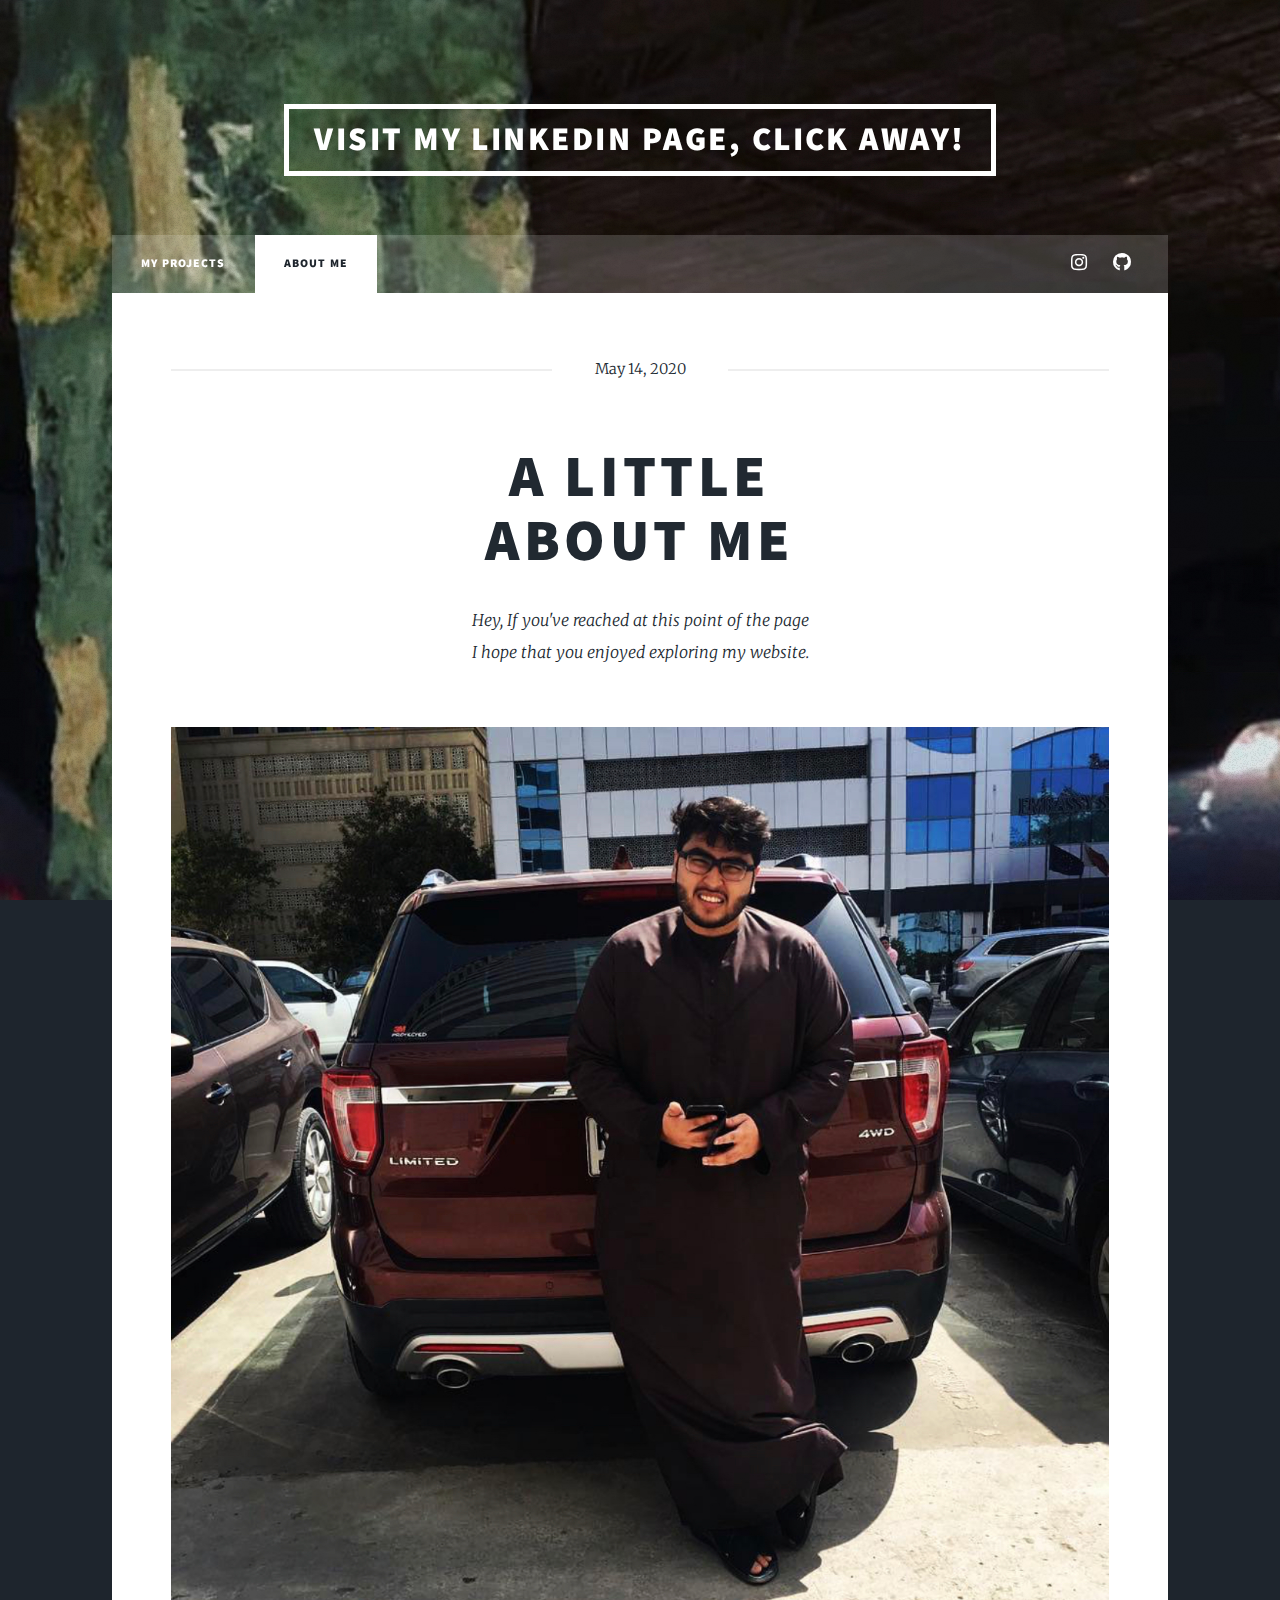
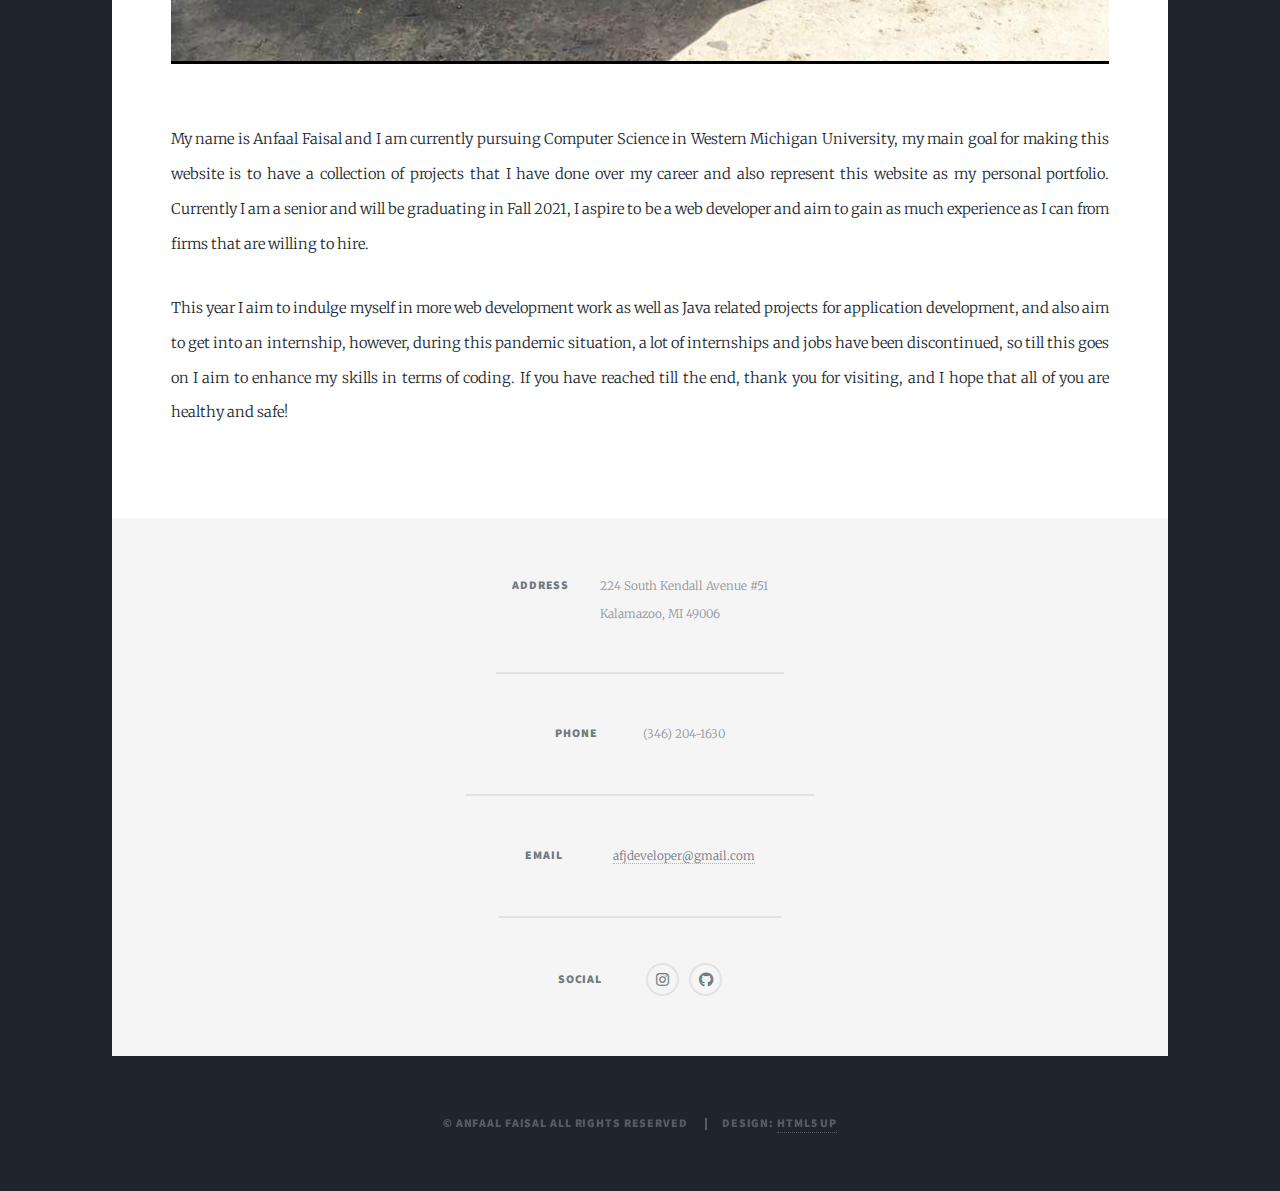
==== generic.html @ a3232a39 "Initial commit" ====
<!DOCTYPE HTML>
<!--
    Massively by HTML5 UP
    Rendered and edited by: Anfaal Faisal
	html5up.net | @ajlkn
	Free for personal and commercial use under the CCA 3.0 license (html5up.net/license)
-->
<html>

<head>
    <title>AFJDeveloper</title>
    <meta charset="utf-8" />
    <meta name="viewport" content="width=device-width, initial-scale=1, user-scalable=no" />
    <link rel="stylesheet" href="assets/css/main.css" />
    <noscript><link rel="stylesheet" href="assets/css/noscript.css" /></noscript>
</head>

<body class="is-preload">

    <!-- Wrapper -->
    <div id="wrapper">

        <!-- Header -->
        <header id="header">
            <a href="https://www.linkedin.com/in/afj/" class="logo">Visit my Linkedin page, click away!</a>
        </header>

        <!-- Nav -->
        <nav id="nav">
            <ul class="links">
                <li><a href="index.html">My Projects</a></li>
                <li class="active"><a href="generic.html">About me</a></li>

            </ul>
            <ul class="icons">
                <li><a href="https://www.instagram.com/afj_4321/" class="icon brands fa-instagram"><span class="label">Instagram</span></a></li>
                <li><a href="https://github.com/afj-4321" class="icon brands fa-github"><span class="label">GitHub</span></a></li>
            </ul>
        </nav>

        <!-- Main -->
        <div id="main">

            <!-- Post -->
            <section class="post">
                <header class="major">
                    <span class="date">May 14, 2020</span>
                    <h1>A little<br /> About me</h1>
                    <p>Hey, If you've reached at this point of the page <br /> I hope that you enjoyed exploring my website.<br /></p>
                </header>
                <div class="image main"><img src="images/Anfaal.jpg" alt="" /></div>
                <p>My name is Anfaal Faisal and I am currently pursuing Computer Science in Western Michigan University, my main goal for making this website is to have a collection of projects that I have done over my career and also represent this website
                    as my personal portfolio. Currently I am a senior and will be graduating in Fall 2021, I aspire to be a web developer and aim to gain as much experience as I can from firms that are willing to hire. </p>
                <p>This year I aim to indulge myself in more web development work as well as Java related projects for application development, and also aim to get into an internship, however, during this pandemic situation, a lot of internships and jobs
                    have been discontinued, so till this goes on I aim to enhance my skills in terms of coding. If you have reached till the end, thank you for visiting, and I hope that all of you are healthy and safe!</p>
            </section>

        </div>

        <!-- Footer -->
        <footer id="footer">
            <section class="split contact">
                <section class="alt">
                    <h3>Address</h3>
                    <p>224 South Kendall Avenue #51<br /> Kalamazoo, MI 49006</p>
                </section>
                <section>
                    <h3>Phone</h3>
                    <p>(346) 204-1630</p>
                </section>
                <section>
                    <h3>Email</h3>
                    <p><a href>afjdeveloper@gmail.com</a></p>
                </section>
                <section>
                    <h3>Social</h3>
                    <ul class="icons alt">
                        <li><a href="https://www.instagram.com/afj_4321/" class="icon brands fa-instagram"><span class="label">Instagram</span></a></li>
                        <li><a href="https://github.com/afj-4321" class="icon brands fa-github"><span class="label">GitHub</span></a></li>
                    </ul>
                </section>
            </section>
        </footer>

        <!-- Copyright -->
        <div id="copyright">
            <ul>
                <li>&copy; Anfaal Faisal all rights reserved</li>
                <li>Design: <a href="https://html5up.net">HTML5 UP</a></li>
            </ul>
        </div>

    </div>

    <!-- Scripts -->
    <script src="assets/js/jquery.min.js"></script>
    <script src="assets/js/jquery.scrollex.min.js"></script>
    <script src="assets/js/jquery.scrolly.min.js"></script>
    <script src="assets/js/browser.min.js"></script>
    <script src="assets/js/breakpoints.min.js"></script>
    <script src="assets/js/util.js"></script>
    <script src="assets/js/main.js"></script>

</body>

</html>
---- assets/css/main.css ----
@import url(fontawesome-all.min.css);
@import url("https://fonts.googleapis.com/css?family=Merriweather:300,700,300italic,700italic|Source+Sans+Pro:900");

/*
	Massively by HTML5 UP
	html5up.net | @ajlkn
	Free for personal and commercial use under the CCA 3.0 license (html5up.net/license)
*/

html,
body,
div,
span,
applet,
object,
iframe,
h1,
h2,
h3,
h4,
h5,
h6,
p,
blockquote,
pre,
a,
abbr,
acronym,
address,
big,
cite,
code,
del,
dfn,
em,
img,
ins,
kbd,
q,
s,
samp,
small,
strike,
strong,
sub,
sup,
tt,
var,
b,
u,
i,
center,
dl,
dt,
dd,
ol,
ul,
li,
fieldset,
form,
label,
legend,
table,
caption,
tbody,
tfoot,
thead,
tr,
th,
td,
article,
aside,
canvas,
details,
embed,
figure,
figcaption,
footer,
header,
hgroup,
menu,
nav,
output,
ruby,
section,
summary,
time,
mark,
audio,
video {
    margin: 0;
    padding: 0;
    border: 0;
    font-size: 100%;
    font: inherit;
    vertical-align: baseline;
}

article,
aside,
details,
figcaption,
figure,
footer,
header,
hgroup,
menu,
nav,
section {
    display: block;
}

body {
    line-height: 1;
}

ol,
ul {
    list-style: none;
}

blockquote,
q {
    quotes: none;
}

blockquote:before,
blockquote:after,
q:before,
q:after {
    content: '';
    content: none;
}

table {
    border-collapse: collapse;
    border-spacing: 0;
}

body {
    -webkit-text-size-adjust: none;
}

mark {
    background-color: transparent;
    color: inherit;
}

input::-moz-focus-inner {
    border: 0;
    padding: 0;
}

input,
select,
textarea {
    -moz-appearance: none;
    -webkit-appearance: none;
    -ms-appearance: none;
    appearance: none;
}


/* Basic */

@-ms-viewport {
    width: device-width;
}

body {
    -ms-overflow-style: scrollbar;
}

@media screen and (max-width: 480px) {
    html,
    body {
        min-width: 320px;
    }
}

html {
    box-sizing: border-box;
}

*,
*:before,
*:after {
    box-sizing: inherit;
}

body {
    background-color: #1e252d;
}

body.is-preload *,
body.is-preload *:before,
body.is-preload *:after {
    -moz-animation: none !important;
    -webkit-animation: none !important;
    -ms-animation: none !important;
    animation: none !important;
    -moz-transition: none !important;
    -webkit-transition: none !important;
    -ms-transition: none !important;
    transition: none !important;
}


/* Type */

html {
    font-size: 16pt;
}

@media screen and (max-width: 1680px) {
    html {
        font-size: 12pt;
    }
}

@media screen and (max-width: 1280px) {
    html {
        font-size: 11pt;
    }
}

@media screen and (max-width: 360px) {
    html {
        font-size: 10pt;
    }
}

body {
    color: #212931;
}

body,
input,
select,
textarea {
    font-family: "Merriweather", Georgia, serif;
    font-weight: 300;
    font-size: 1rem;
    line-height: 2.375;
}

a {
    -moz-transition: color 0.2s ease-in-out, background-color 0.2s ease-in-out, border-color 0.2s ease-in-out, box-shadow 0.2s ease-in-out;
    -webkit-transition: color 0.2s ease-in-out, background-color 0.2s ease-in-out, border-color 0.2s ease-in-out, box-shadow 0.2s ease-in-out;
    -ms-transition: color 0.2s ease-in-out, background-color 0.2s ease-in-out, border-color 0.2s ease-in-out, box-shadow 0.2s ease-in-out;
    transition: color 0.2s ease-in-out, background-color 0.2s ease-in-out, border-color 0.2s ease-in-out, box-shadow 0.2s ease-in-out;
    border-bottom: dotted 1px;
    text-decoration: none;
}

a:hover {
    border-bottom-color: transparent;
}

strong,
b {
    font-weight: 600;
}

em,
i {
    font-style: italic;
}

p {
    text-align: justify;
    margin: 0 0 2rem 0;
}

h1,
h2,
h3,
h4,
h5,
h6 {
    font-family: "Source Sans Pro", Helvetica, sans-serif;
    font-weight: 900;
    line-height: 1.5;
    letter-spacing: 0.075em;
    text-transform: uppercase;
    margin: 0 0 1rem 0;
}

h1 a,
h2 a,
h3 a,
h4 a,
h5 a,
h6 a {
    border-bottom: 0;
    color: inherit;
    text-decoration: none;
}

h1 {
    font-size: 4rem;
    line-height: 1.1;
    margin: 0 0 2rem 0;
}

h2 {
    font-size: 1.75rem;
    line-height: 1.3;
    margin: 0 0 1.5rem 0;
}

h3 {
    font-size: 1.25rem;
    margin: 0 0 1.5rem 0;
}

h4 {
    font-size: 1rem;
}

h5 {
    font-size: 0.9rem;
}

h6 {
    font-size: 0.8rem;
}

sub {
    font-size: 0.8rem;
    position: relative;
    top: 0.5rem;
}

sup {
    font-size: 0.8rem;
    position: relative;
    top: -0.5rem;
}

blockquote {
    border-left: solid 4px;
    font-style: italic;
    margin: 0 0 2rem 0;
    padding: 0.5rem 0 0.5rem 2rem;
}

code {
    border: solid 2px;
    font-family: "Courier New", monospace;
    font-size: 0.9rem;
    margin: 0 0.25rem;
    padding: 0.25rem 0.65rem;
}

pre {
    -webkit-overflow-scrolling: touch;
    font-family: "Courier New", monospace;
    font-size: 0.9rem;
    margin: 0 0 2rem 0;
}

pre code {
    display: block;
    line-height: 1.75;
    padding: 1rem 1.5rem;
    overflow-x: auto;
}

hr {
    border: 0;
    border-bottom: solid 2px;
    margin: 3rem 0;
}

hr.major {
    margin: 5rem 0;
}

.align-left {
    text-align: left;
}

.align-center {
    text-align: center;
}

.align-right {
    text-align: right;
}

input,
select,
textarea {
    color: #212931;
}

a {
    color: #212931;
    border-bottom-color: rgba(33, 41, 49, 0.5);
}

a:hover {
    border-bottom-color: transparent;
    color: #18bfef !important;
}

strong,
b {
    color: #212931;
}

h1,
h2,
h3,
h4,
h5,
h6 {
    color: #212931;
}

blockquote {
    border-left-color: #eeeeee;
}

code {
    background: rgba(220, 220, 220, 0.25);
    border-color: #eeeeee;
}

hr {
    border-bottom-color: #eeeeee;
}


/* Row */

.row {
    display: flex;
    flex-wrap: wrap;
    box-sizing: border-box;
    align-items: stretch;
}

.row>* {
    box-sizing: border-box;
}

.row.gtr-uniform>*> :last-child {
    margin-bottom: 0;
}

.row.aln-left {
    justify-content: flex-start;
}

.row.aln-center {
    justify-content: center;
}

.row.aln-right {
    justify-content: flex-end;
}

.row.aln-top {
    align-items: flex-start;
}

.row.aln-middle {
    align-items: center;
}

.row.aln-bottom {
    align-items: flex-end;
}

.row>.imp {
    order: -1;
}

.row>.col-1 {
    width: 8.33333%;
}

.row>.off-1 {
    margin-left: 8.33333%;
}

.row>.col-2 {
    width: 16.66667%;
}

.row>.off-2 {
    margin-left: 16.66667%;
}

.row>.col-3 {
    width: 25%;
}

.row>.off-3 {
    margin-left: 25%;
}

.row>.col-4 {
    width: 33.33333%;
}

.row>.off-4 {
    margin-left: 33.33333%;
}

.row>.col-5 {
    width: 41.66667%;
}

.row>.off-5 {
    margin-left: 41.66667%;
}

.row>.col-6 {
    width: 50%;
}

.row>.off-6 {
    margin-left: 50%;
}

.row>.col-7 {
    width: 58.33333%;
}

.row>.off-7 {
    margin-left: 58.33333%;
}

.row>.col-8 {
    width: 66.66667%;
}

.row>.off-8 {
    margin-left: 66.66667%;
}

.row>.col-9 {
    width: 75%;
}

.row>.off-9 {
    margin-left: 75%;
}

.row>.col-10 {
    width: 83.33333%;
}

.row>.off-10 {
    margin-left: 83.33333%;
}

.row>.col-11 {
    width: 91.66667%;
}

.row>.off-11 {
    margin-left: 91.66667%;
}

.row>.col-12 {
    width: 100%;
}

.row>.off-12 {
    margin-left: 100%;
}

.row.gtr-0 {
    margin-top: 0;
    margin-left: 0rem;
}

.row.gtr-0>* {
    padding: 0 0 0 0rem;
}

.row.gtr-0.gtr-uniform {
    margin-top: 0rem;
}

.row.gtr-0.gtr-uniform>* {
    padding-top: 0rem;
}

.row.gtr-25 {
    margin-top: 0;
    margin-left: -0.375rem;
}

.row.gtr-25>* {
    padding: 0 0 0 0.375rem;
}

.row.gtr-25.gtr-uniform {
    margin-top: -0.375rem;
}

.row.gtr-25.gtr-uniform>* {
    padding-top: 0.375rem;
}

.row.gtr-50 {
    margin-top: 0;
    margin-left: -0.75rem;
}

.row.gtr-50>* {
    padding: 0 0 0 0.75rem;
}

.row.gtr-50.gtr-uniform {
    margin-top: -0.75rem;
}

.row.gtr-50.gtr-uniform>* {
    padding-top: 0.75rem;
}

.row {
    margin-top: 0;
    margin-left: -1.5rem;
}

.row>* {
    padding: 0 0 0 1.5rem;
}

.row.gtr-uniform {
    margin-top: -1.5rem;
}

.row.gtr-uniform>* {
    padding-top: 1.5rem;
}

.row.gtr-150 {
    margin-top: 0;
    margin-left: -2.25rem;
}

.row.gtr-150>* {
    padding: 0 0 0 2.25rem;
}

.row.gtr-150.gtr-uniform {
    margin-top: -2.25rem;
}

.row.gtr-150.gtr-uniform>* {
    padding-top: 2.25rem;
}

.row.gtr-200 {
    margin-top: 0;
    margin-left: -3rem;
}

.row.gtr-200>* {
    padding: 0 0 0 3rem;
}

.row.gtr-200.gtr-uniform {
    margin-top: -3rem;
}

.row.gtr-200.gtr-uniform>* {
    padding-top: 3rem;
}

@media screen and (max-width: 1680px) {
    .row {
        display: flex;
        flex-wrap: wrap;
        box-sizing: border-box;
        align-items: stretch;
    }
    .row>* {
        box-sizing: border-box;
    }
    .row.gtr-uniform>*> :last-child {
        margin-bottom: 0;
    }
    .row.aln-left {
        justify-content: flex-start;
    }
    .row.aln-center {
        justify-content: center;
    }
    .row.aln-right {
        justify-content: flex-end;
    }
    .row.aln-top {
        align-items: flex-start;
    }
    .row.aln-middle {
        align-items: center;
    }
    .row.aln-bottom {
        align-items: flex-end;
    }
    .row>.imp-xlarge {
        order: -1;
    }
    .row>.col-1-xlarge {
        width: 8.33333%;
    }
    .row>.off-1-xlarge {
        margin-left: 8.33333%;
    }
    .row>.col-2-xlarge {
        width: 16.66667%;
    }
    .row>.off-2-xlarge {
        margin-left: 16.66667%;
    }
    .row>.col-3-xlarge {
        width: 25%;
    }
    .row>.off-3-xlarge {
        margin-left: 25%;
    }
    .row>.col-4-xlarge {
        width: 33.33333%;
    }
    .row>.off-4-xlarge {
        margin-left: 33.33333%;
    }
    .row>.col-5-xlarge {
        width: 41.66667%;
    }
    .row>.off-5-xlarge {
        margin-left: 41.66667%;
    }
    .row>.col-6-xlarge {
        width: 50%;
    }
    .row>.off-6-xlarge {
        margin-left: 50%;
    }
    .row>.col-7-xlarge {
        width: 58.33333%;
    }
    .row>.off-7-xlarge {
        margin-left: 58.33333%;
    }
    .row>.col-8-xlarge {
        width: 66.66667%;
    }
    .row>.off-8-xlarge {
        margin-left: 66.66667%;
    }
    .row>.col-9-xlarge {
        width: 75%;
    }
    .row>.off-9-xlarge {
        margin-left: 75%;
    }
    .row>.col-10-xlarge {
        width: 83.33333%;
    }
    .row>.off-10-xlarge {
        margin-left: 83.33333%;
    }
    .row>.col-11-xlarge {
        width: 91.66667%;
    }
    .row>.off-11-xlarge {
        margin-left: 91.66667%;
    }
    .row>.col-12-xlarge {
        width: 100%;
    }
    .row>.off-12-xlarge {
        margin-left: 100%;
    }
    .row.gtr-0 {
        margin-top: 0;
        margin-left: 0rem;
    }
    .row.gtr-0>* {
        padding: 0 0 0 0rem;
    }
    .row.gtr-0.gtr-uniform {
        margin-top: 0rem;
    }
    .row.gtr-0.gtr-uniform>* {
        padding-top: 0rem;
    }
    .row.gtr-25 {
        margin-top: 0;
        margin-left: -0.375rem;
    }
    .row.gtr-25>* {
        padding: 0 0 0 0.375rem;
    }
    .row.gtr-25.gtr-uniform {
        margin-top: -0.375rem;
    }
    .row.gtr-25.gtr-uniform>* {
        padding-top: 0.375rem;
    }
    .row.gtr-50 {
        margin-top: 0;
        margin-left: -0.75rem;
    }
    .row.gtr-50>* {
        padding: 0 0 0 0.75rem;
    }
    .row.gtr-50.gtr-uniform {
        margin-top: -0.75rem;
    }
    .row.gtr-50.gtr-uniform>* {
        padding-top: 0.75rem;
    }
    .row {
        margin-top: 0;
        margin-left: -1.5rem;
    }
    .row>* {
        padding: 0 0 0 1.5rem;
    }
    .row.gtr-uniform {
        margin-top: -1.5rem;
    }
    .row.gtr-uniform>* {
        padding-top: 1.5rem;
    }
    .row.gtr-150 {
        margin-top: 0;
        margin-left: -2.25rem;
    }
    .row.gtr-150>* {
        padding: 0 0 0 2.25rem;
    }
    .row.gtr-150.gtr-uniform {
        margin-top: -2.25rem;
    }
    .row.gtr-150.gtr-uniform>* {
        padding-top: 2.25rem;
    }
    .row.gtr-200 {
        margin-top: 0;
        margin-left: -3rem;
    }
    .row.gtr-200>* {
        padding: 0 0 0 3rem;
    }
    .row.gtr-200.gtr-uniform {
        margin-top: -3rem;
    }
    .row.gtr-200.gtr-uniform>* {
        padding-top: 3rem;
    }
}

@media screen and (max-width: 1280px) {
    .row {
        display: flex;
        flex-wrap: wrap;
        box-sizing: border-box;
        align-items: stretch;
    }
    .row>* {
        box-sizing: border-box;
    }
    .row.gtr-uniform>*> :last-child {
        margin-bottom: 0;
    }
    .row.aln-left {
        justify-content: flex-start;
    }
    .row.aln-center {
        justify-content: center;
    }
    .row.aln-right {
        justify-content: flex-end;
    }
    .row.aln-top {
        align-items: flex-start;
    }
    .row.aln-middle {
        align-items: center;
    }
    .row.aln-bottom {
        align-items: flex-end;
    }
    .row>.imp-large {
        order: -1;
    }
    .row>.col-1-large {
        width: 8.33333%;
    }
    .row>.off-1-large {
        margin-left: 8.33333%;
    }
    .row>.col-2-large {
        width: 16.66667%;
    }
    .row>.off-2-large {
        margin-left: 16.66667%;
    }
    .row>.col-3-large {
        width: 25%;
    }
    .row>.off-3-large {
        margin-left: 25%;
    }
    .row>.col-4-large {
        width: 33.33333%;
    }
    .row>.off-4-large {
        margin-left: 33.33333%;
    }
    .row>.col-5-large {
        width: 41.66667%;
    }
    .row>.off-5-large {
        margin-left: 41.66667%;
    }
    .row>.col-6-large {
        width: 50%;
    }
    .row>.off-6-large {
        margin-left: 50%;
    }
    .row>.col-7-large {
        width: 58.33333%;
    }
    .row>.off-7-large {
        margin-left: 58.33333%;
    }
    .row>.col-8-large {
        width: 66.66667%;
    }
    .row>.off-8-large {
        margin-left: 66.66667%;
    }
    .row>.col-9-large {
        width: 75%;
    }
    .row>.off-9-large {
        margin-left: 75%;
    }
    .row>.col-10-large {
        width: 83.33333%;
    }
    .row>.off-10-large {
        margin-left: 83.33333%;
    }
    .row>.col-11-large {
        width: 91.66667%;
    }
    .row>.off-11-large {
        margin-left: 91.66667%;
    }
    .row>.col-12-large {
        width: 100%;
    }
    .row>.off-12-large {
        margin-left: 100%;
    }
    .row.gtr-0 {
        margin-top: 0;
        margin-left: 0rem;
    }
    .row.gtr-0>* {
        padding: 0 0 0 0rem;
    }
    .row.gtr-0.gtr-uniform {
        margin-top: 0rem;
    }
    .row.gtr-0.gtr-uniform>* {
        padding-top: 0rem;
    }
    .row.gtr-25 {
        margin-top: 0;
        margin-left: -0.375rem;
    }
    .row.gtr-25>* {
        padding: 0 0 0 0.375rem;
    }
    .row.gtr-25.gtr-uniform {
        margin-top: -0.375rem;
    }
    .row.gtr-25.gtr-uniform>* {
        padding-top: 0.375rem;
    }
    .row.gtr-50 {
        margin-top: 0;
        margin-left: -0.75rem;
    }
    .row.gtr-50>* {
        padding: 0 0 0 0.75rem;
    }
    .row.gtr-50.gtr-uniform {
        margin-top: -0.75rem;
    }
    .row.gtr-50.gtr-uniform>* {
        padding-top: 0.75rem;
    }
    .row {
        margin-top: 0;
        margin-left: -1.5rem;
    }
    .row>* {
        padding: 0 0 0 1.5rem;
    }
    .row.gtr-uniform {
        margin-top: -1.5rem;
    }
    .row.gtr-uniform>* {
        padding-top: 1.5rem;
    }
    .row.gtr-150 {
        margin-top: 0;
        margin-left: -2.25rem;
    }
    .row.gtr-150>* {
        padding: 0 0 0 2.25rem;
    }
    .row.gtr-150.gtr-uniform {
        margin-top: -2.25rem;
    }
    .row.gtr-150.gtr-uniform>* {
        padding-top: 2.25rem;
    }
    .row.gtr-200 {
        margin-top: 0;
        margin-left: -3rem;
    }
    .row.gtr-200>* {
        padding: 0 0 0 3rem;
    }
    .row.gtr-200.gtr-uniform {
        margin-top: -3rem;
    }
    .row.gtr-200.gtr-uniform>* {
        padding-top: 3rem;
    }
}

@media screen and (max-width: 980px) {
    .row {
        display: flex;
        flex-wrap: wrap;
        box-sizing: border-box;
        align-items: stretch;
    }
    .row>* {
        box-sizing: border-box;
    }
    .row.gtr-uniform>*> :last-child {
        margin-bottom: 0;
    }
    .row.aln-left {
        justify-content: flex-start;
    }
    .row.aln-center {
        justify-content: center;
    }
    .row.aln-right {
        justify-content: flex-end;
    }
    .row.aln-top {
        align-items: flex-start;
    }
    .row.aln-middle {
        align-items: center;
    }
    .row.aln-bottom {
        align-items: flex-end;
    }
    .row>.imp-medium {
        order: -1;
    }
    .row>.col-1-medium {
        width: 8.33333%;
    }
    .row>.off-1-medium {
        margin-left: 8.33333%;
    }
    .row>.col-2-medium {
        width: 16.66667%;
    }
    .row>.off-2-medium {
        margin-left: 16.66667%;
    }
    .row>.col-3-medium {
        width: 25%;
    }
    .row>.off-3-medium {
        margin-left: 25%;
    }
    .row>.col-4-medium {
        width: 33.33333%;
    }
    .row>.off-4-medium {
        margin-left: 33.33333%;
    }
    .row>.col-5-medium {
        width: 41.66667%;
    }
    .row>.off-5-medium {
        margin-left: 41.66667%;
    }
    .row>.col-6-medium {
        width: 50%;
    }
    .row>.off-6-medium {
        margin-left: 50%;
    }
    .row>.col-7-medium {
        width: 58.33333%;
    }
    .row>.off-7-medium {
        margin-left: 58.33333%;
    }
    .row>.col-8-medium {
        width: 66.66667%;
    }
    .row>.off-8-medium {
        margin-left: 66.66667%;
    }
    .row>.col-9-medium {
        width: 75%;
    }
    .row>.off-9-medium {
        margin-left: 75%;
    }
    .row>.col-10-medium {
        width: 83.33333%;
    }
    .row>.off-10-medium {
        margin-left: 83.33333%;
    }
    .row>.col-11-medium {
        width: 91.66667%;
    }
    .row>.off-11-medium {
        margin-left: 91.66667%;
    }
    .row>.col-12-medium {
        width: 100%;
    }
    .row>.off-12-medium {
        margin-left: 100%;
    }
    .row.gtr-0 {
        margin-top: 0;
        margin-left: 0rem;
    }
    .row.gtr-0>* {
        padding: 0 0 0 0rem;
    }
    .row.gtr-0.gtr-uniform {
        margin-top: 0rem;
    }
    .row.gtr-0.gtr-uniform>* {
        padding-top: 0rem;
    }
    .row.gtr-25 {
        margin-top: 0;
        margin-left: -0.375rem;
    }
    .row.gtr-25>* {
        padding: 0 0 0 0.375rem;
    }
    .row.gtr-25.gtr-uniform {
        margin-top: -0.375rem;
    }
    .row.gtr-25.gtr-uniform>* {
        padding-top: 0.375rem;
    }
    .row.gtr-50 {
        margin-top: 0;
        margin-left: -0.75rem;
    }
    .row.gtr-50>* {
        padding: 0 0 0 0.75rem;
    }
    .row.gtr-50.gtr-uniform {
        margin-top: -0.75rem;
    }
    .row.gtr-50.gtr-uniform>* {
        padding-top: 0.75rem;
    }
    .row {
        margin-top: 0;
        margin-left: -1.5rem;
    }
    .row>* {
        padding: 0 0 0 1.5rem;
    }
    .row.gtr-uniform {
        margin-top: -1.5rem;
    }
    .row.gtr-uniform>* {
        padding-top: 1.5rem;
    }
    .row.gtr-150 {
        margin-top: 0;
        margin-left: -2.25rem;
    }
    .row.gtr-150>* {
        padding: 0 0 0 2.25rem;
    }
    .row.gtr-150.gtr-uniform {
        margin-top: -2.25rem;
    }
    .row.gtr-150.gtr-uniform>* {
        padding-top: 2.25rem;
    }
    .row.gtr-200 {
        margin-top: 0;
        margin-left: -3rem;
    }
    .row.gtr-200>* {
        padding: 0 0 0 3rem;
    }
    .row.gtr-200.gtr-uniform {
        margin-top: -3rem;
    }
    .row.gtr-200.gtr-uniform>* {
        padding-top: 3rem;
    }
}

@media screen and (max-width: 736px) {
    .row {
        display: flex;
        flex-wrap: wrap;
        box-sizing: border-box;
        align-items: stretch;
    }
    .row>* {
        box-sizing: border-box;
    }
    .row.gtr-uniform>*> :last-child {
        margin-bottom: 0;
    }
    .row.aln-left {
        justify-content: flex-start;
    }
    .row.aln-center {
        justify-content: center;
    }
    .row.aln-right {
        justify-content: flex-end;
    }
    .row.aln-top {
        align-items: flex-start;
    }
    .row.aln-middle {
        align-items: center;
    }
    .row.aln-bottom {
        align-items: flex-end;
    }
    .row>.imp-small {
        order: -1;
    }
    .row>.col-1-small {
        width: 8.33333%;
    }
    .row>.off-1-small {
        margin-left: 8.33333%;
    }
    .row>.col-2-small {
        width: 16.66667%;
    }
    .row>.off-2-small {
        margin-left: 16.66667%;
    }
    .row>.col-3-small {
        width: 25%;
    }
    .row>.off-3-small {
        margin-left: 25%;
    }
    .row>.col-4-small {
        width: 33.33333%;
    }
    .row>.off-4-small {
        margin-left: 33.33333%;
    }
    .row>.col-5-small {
        width: 41.66667%;
    }
    .row>.off-5-small {
        margin-left: 41.66667%;
    }
    .row>.col-6-small {
        width: 50%;
    }
    .row>.off-6-small {
        margin-left: 50%;
    }
    .row>.col-7-small {
        width: 58.33333%;
    }
    .row>.off-7-small {
        margin-left: 58.33333%;
    }
    .row>.col-8-small {
        width: 66.66667%;
    }
    .row>.off-8-small {
        margin-left: 66.66667%;
    }
    .row>.col-9-small {
        width: 75%;
    }
    .row>.off-9-small {
        margin-left: 75%;
    }
    .row>.col-10-small {
        width: 83.33333%;
    }
    .row>.off-10-small {
        margin-left: 83.33333%;
    }
    .row>.col-11-small {
        width: 91.66667%;
    }
    .row>.off-11-small {
        margin-left: 91.66667%;
    }
    .row>.col-12-small {
        width: 100%;
    }
    .row>.off-12-small {
        margin-left: 100%;
    }
    .row.gtr-0 {
        margin-top: 0;
        margin-left: 0rem;
    }
    .row.gtr-0>* {
        padding: 0 0 0 0rem;
    }
    .row.gtr-0.gtr-uniform {
        margin-top: 0rem;
    }
    .row.gtr-0.gtr-uniform>* {
        padding-top: 0rem;
    }
    .row.gtr-25 {
        margin-top: 0;
        margin-left: -0.375rem;
    }
    .row.gtr-25>* {
        padding: 0 0 0 0.375rem;
    }
    .row.gtr-25.gtr-uniform {
        margin-top: -0.375rem;
    }
    .row.gtr-25.gtr-uniform>* {
        padding-top: 0.375rem;
    }
    .row.gtr-50 {
        margin-top: 0;
        margin-left: -0.75rem;
    }
    .row.gtr-50>* {
        padding: 0 0 0 0.75rem;
    }
    .row.gtr-50.gtr-uniform {
        margin-top: -0.75rem;
    }
    .row.gtr-50.gtr-uniform>* {
        padding-top: 0.75rem;
    }
    .row {
        margin-top: 0;
        margin-left: -1.5rem;
    }
    .row>* {
        padding: 0 0 0 1.5rem;
    }
    .row.gtr-uniform {
        margin-top: -1.5rem;
    }
    .row.gtr-uniform>* {
        padding-top: 1.5rem;
    }
    .row.gtr-150 {
        margin-top: 0;
        margin-left: -2.25rem;
    }
    .row.gtr-150>* {
        padding: 0 0 0 2.25rem;
    }
    .row.gtr-150.gtr-uniform {
        margin-top: -2.25rem;
    }
    .row.gtr-150.gtr-uniform>* {
        padding-top: 2.25rem;
    }
    .row.gtr-200 {
        margin-top: 0;
        margin-left: -3rem;
    }
    .row.gtr-200>* {
        padding: 0 0 0 3rem;
    }
    .row.gtr-200.gtr-uniform {
        margin-top: -3rem;
    }
    .row.gtr-200.gtr-uniform>* {
        padding-top: 3rem;
    }
}

@media screen and (max-width: 480px) {
    .row {
        display: flex;
        flex-wrap: wrap;
        box-sizing: border-box;
        align-items: stretch;
    }
    .row>* {
        box-sizing: border-box;
    }
    .row.gtr-uniform>*> :last-child {
        margin-bottom: 0;
    }
    .row.aln-left {
        justify-content: flex-start;
    }
    .row.aln-center {
        justify-content: center;
    }
    .row.aln-right {
        justify-content: flex-end;
    }
    .row.aln-top {
        align-items: flex-start;
    }
    .row.aln-middle {
        align-items: center;
    }
    .row.aln-bottom {
        align-items: flex-end;
    }
    .row>.imp-xsmall {
        order: -1;
    }
    .row>.col-1-xsmall {
        width: 8.33333%;
    }
    .row>.off-1-xsmall {
        margin-left: 8.33333%;
    }
    .row>.col-2-xsmall {
        width: 16.66667%;
    }
    .row>.off-2-xsmall {
        margin-left: 16.66667%;
    }
    .row>.col-3-xsmall {
        width: 25%;
    }
    .row>.off-3-xsmall {
        margin-left: 25%;
    }
    .row>.col-4-xsmall {
        width: 33.33333%;
    }
    .row>.off-4-xsmall {
        margin-left: 33.33333%;
    }
    .row>.col-5-xsmall {
        width: 41.66667%;
    }
    .row>.off-5-xsmall {
        margin-left: 41.66667%;
    }
    .row>.col-6-xsmall {
        width: 50%;
    }
    .row>.off-6-xsmall {
        margin-left: 50%;
    }
    .row>.col-7-xsmall {
        width: 58.33333%;
    }
    .row>.off-7-xsmall {
        margin-left: 58.33333%;
    }
    .row>.col-8-xsmall {
        width: 66.66667%;
    }
    .row>.off-8-xsmall {
        margin-left: 66.66667%;
    }
    .row>.col-9-xsmall {
        width: 75%;
    }
    .row>.off-9-xsmall {
        margin-left: 75%;
    }
    .row>.col-10-xsmall {
        width: 83.33333%;
    }
    .row>.off-10-xsmall {
        margin-left: 83.33333%;
    }
    .row>.col-11-xsmall {
        width: 91.66667%;
    }
    .row>.off-11-xsmall {
        margin-left: 91.66667%;
    }
    .row>.col-12-xsmall {
        width: 100%;
    }
    .row>.off-12-xsmall {
        margin-left: 100%;
    }
    .row.gtr-0 {
        margin-top: 0;
        margin-left: 0rem;
    }
    .row.gtr-0>* {
        padding: 0 0 0 0rem;
    }
    .row.gtr-0.gtr-uniform {
        margin-top: 0rem;
    }
    .row.gtr-0.gtr-uniform>* {
        padding-top: 0rem;
    }
    .row.gtr-25 {
        margin-top: 0;
        margin-left: -0.375rem;
    }
    .row.gtr-25>* {
        padding: 0 0 0 0.375rem;
    }
    .row.gtr-25.gtr-uniform {
        margin-top: -0.375rem;
    }
    .row.gtr-25.gtr-uniform>* {
        padding-top: 0.375rem;
    }
    .row.gtr-50 {
        margin-top: 0;
        margin-left: -0.75rem;
    }
    .row.gtr-50>* {
        padding: 0 0 0 0.75rem;
    }
    .row.gtr-50.gtr-uniform {
        margin-top: -0.75rem;
    }
    .row.gtr-50.gtr-uniform>* {
        padding-top: 0.75rem;
    }
    .row {
        margin-top: 0;
        margin-left: -1.5rem;
    }
    .row>* {
        padding: 0 0 0 1.5rem;
    }
    .row.gtr-uniform {
        margin-top: -1.5rem;
    }
    .row.gtr-uniform>* {
        padding-top: 1.5rem;
    }
    .row.gtr-150 {
        margin-top: 0;
        margin-left: -2.25rem;
    }
    .row.gtr-150>* {
        padding: 0 0 0 2.25rem;
    }
    .row.gtr-150.gtr-uniform {
        margin-top: -2.25rem;
    }
    .row.gtr-150.gtr-uniform>* {
        padding-top: 2.25rem;
    }
    .row.gtr-200 {
        margin-top: 0;
        margin-left: -3rem;
    }
    .row.gtr-200>* {
        padding: 0 0 0 3rem;
    }
    .row.gtr-200.gtr-uniform {
        margin-top: -3rem;
    }
    .row.gtr-200.gtr-uniform>* {
        padding-top: 3rem;
    }
}

@media screen and (max-width: 360px) {
    .row {
        display: flex;
        flex-wrap: wrap;
        box-sizing: border-box;
        align-items: stretch;
    }
    .row>* {
        box-sizing: border-box;
    }
    .row.gtr-uniform>*> :last-child {
        margin-bottom: 0;
    }
    .row.aln-left {
        justify-content: flex-start;
    }
    .row.aln-center {
        justify-content: center;
    }
    .row.aln-right {
        justify-content: flex-end;
    }
    .row.aln-top {
        align-items: flex-start;
    }
    .row.aln-middle {
        align-items: center;
    }
    .row.aln-bottom {
        align-items: flex-end;
    }
    .row>.imp-xxsmall {
        order: -1;
    }
    .row>.col-1-xxsmall {
        width: 8.33333%;
    }
    .row>.off-1-xxsmall {
        margin-left: 8.33333%;
    }
    .row>.col-2-xxsmall {
        width: 16.66667%;
    }
    .row>.off-2-xxsmall {
        margin-left: 16.66667%;
    }
    .row>.col-3-xxsmall {
        width: 25%;
    }
    .row>.off-3-xxsmall {
        margin-left: 25%;
    }
    .row>.col-4-xxsmall {
        width: 33.33333%;
    }
    .row>.off-4-xxsmall {
        margin-left: 33.33333%;
    }
    .row>.col-5-xxsmall {
        width: 41.66667%;
    }
    .row>.off-5-xxsmall {
        margin-left: 41.66667%;
    }
    .row>.col-6-xxsmall {
        width: 50%;
    }
    .row>.off-6-xxsmall {
        margin-left: 50%;
    }
    .row>.col-7-xxsmall {
        width: 58.33333%;
    }
    .row>.off-7-xxsmall {
        margin-left: 58.33333%;
    }
    .row>.col-8-xxsmall {
        width: 66.66667%;
    }
    .row>.off-8-xxsmall {
        margin-left: 66.66667%;
    }
    .row>.col-9-xxsmall {
        width: 75%;
    }
    .row>.off-9-xxsmall {
        margin-left: 75%;
    }
    .row>.col-10-xxsmall {
        width: 83.33333%;
    }
    .row>.off-10-xxsmall {
        margin-left: 83.33333%;
    }
    .row>.col-11-xxsmall {
        width: 91.66667%;
    }
    .row>.off-11-xxsmall {
        margin-left: 91.66667%;
    }
    .row>.col-12-xxsmall {
        width: 100%;
    }
    .row>.off-12-xxsmall {
        margin-left: 100%;
    }
    .row.gtr-0 {
        margin-top: 0;
        margin-left: 0rem;
    }
    .row.gtr-0>* {
        padding: 0 0 0 0rem;
    }
    .row.gtr-0.gtr-uniform {
        margin-top: 0rem;
    }
    .row.gtr-0.gtr-uniform>* {
        padding-top: 0rem;
    }
    .row.gtr-25 {
        margin-top: 0;
        margin-left: -0.375rem;
    }
    .row.gtr-25>* {
        padding: 0 0 0 0.375rem;
    }
    .row.gtr-25.gtr-uniform {
        margin-top: -0.375rem;
    }
    .row.gtr-25.gtr-uniform>* {
        padding-top: 0.375rem;
    }
    .row.gtr-50 {
        margin-top: 0;
        margin-left: -0.75rem;
    }
    .row.gtr-50>* {
        padding: 0 0 0 0.75rem;
    }
    .row.gtr-50.gtr-uniform {
        margin-top: -0.75rem;
    }
    .row.gtr-50.gtr-uniform>* {
        padding-top: 0.75rem;
    }
    .row {
        margin-top: 0;
        margin-left: -1.5rem;
    }
    .row>* {
        padding: 0 0 0 1.5rem;
    }
    .row.gtr-uniform {
        margin-top: -1.5rem;
    }
    .row.gtr-uniform>* {
        padding-top: 1.5rem;
    }
    .row.gtr-150 {
        margin-top: 0;
        margin-left: -2.25rem;
    }
    .row.gtr-150>* {
        padding: 0 0 0 2.25rem;
    }
    .row.gtr-150.gtr-uniform {
        margin-top: -2.25rem;
    }
    .row.gtr-150.gtr-uniform>* {
        padding-top: 2.25rem;
    }
    .row.gtr-200 {
        margin-top: 0;
        margin-left: -3rem;
    }
    .row.gtr-200>* {
        padding: 0 0 0 3rem;
    }
    .row.gtr-200.gtr-uniform {
        margin-top: -3rem;
    }
    .row.gtr-200.gtr-uniform>* {
        padding-top: 3rem;
    }
}


/* Box */

.box {
    border: solid 2px;
    margin-bottom: 2rem;
    padding: 1.5rem;
}

.box> :last-child,
.box> :last-child> :last-child,
.box> :last-child> :last-child> :last-child {
    margin-bottom: 0;
}

.box.alt {
    border: 0;
    border-radius: 0;
    padding: 0;
}

.box {
    border-color: #eeeeee;
}


/* Button */

input[type="submit"],
input[type="reset"],
input[type="button"],
button,
.button {
    -moz-appearance: none;
    -webkit-appearance: none;
    -ms-appearance: none;
    appearance: none;
    -moz-transition: background-color 0.2s ease-in-out, box-shadow 0.2s ease-in-out, color 0.2s ease-in-out;
    -webkit-transition: background-color 0.2s ease-in-out, box-shadow 0.2s ease-in-out, color 0.2s ease-in-out;
    -ms-transition: background-color 0.2s ease-in-out, box-shadow 0.2s ease-in-out, color 0.2s ease-in-out;
    transition: background-color 0.2s ease-in-out, box-shadow 0.2s ease-in-out, color 0.2s ease-in-out;
    border: 0;
    border-radius: 0;
    cursor: pointer;
    display: inline-block;
    font-family: "Source Sans Pro", Helvetica, sans-serif;
    font-size: 0.8rem;
    font-weight: 900;
    letter-spacing: 0.075em;
    height: 3rem;
    line-height: 3rem;
    padding: 0 2rem;
    text-align: center;
    text-decoration: none;
    text-transform: uppercase;
    white-space: nowrap;
}

input[type="submit"].icon:before,
input[type="reset"].icon:before,
input[type="button"].icon:before,
button.icon:before,
.button.icon:before {
    margin-right: 0.5rem;
}

input[type="submit"].icon.solo,
input[type="reset"].icon.solo,
input[type="button"].icon.solo,
button.icon.solo,
.button.icon.solo {
    position: relative;
    width: 4rem;
    height: 4rem;
    line-height: 4rem;
    border-radius: 4rem;
    text-indent: 4rem;
    overflow: hidden;
    padding: 0;
    white-space: nowrap;
}

input[type="submit"].icon.solo:before,
input[type="reset"].icon.solo:before,
input[type="button"].icon.solo:before,
button.icon.solo:before,
.button.icon.solo:before {
    position: absolute;
    display: block;
    top: 0;
    left: 0;
    width: inherit;
    height: inherit;
    line-height: inherit;
    font-size: 1.25rem;
    margin-right: 0;
    text-align: center;
    text-indent: 0;
}

input[type="submit"].fit,
input[type="reset"].fit,
input[type="button"].fit,
button.fit,
.button.fit {
    width: 100%;
}

input[type="submit"].small,
input[type="reset"].small,
input[type="button"].small,
button.small,
.button.small {
    font-size: 0.7rem;
    height: 2.5rem;
    line-height: 2.5rem;
    padding: 0 1.5rem;
}

input[type="submit"].large,
input[type="reset"].large,
input[type="button"].large,
button.large,
.button.large {
    font-size: 0.9rem;
    height: 3.5rem;
    line-height: 3.5rem;
    padding: 0 2.75rem;
}

@media screen and (max-width: 980px) {
    input[type="submit"],
    input[type="reset"],
    input[type="button"],
    button,
    .button {
        font-size: 0.9rem;
        height: 3.25rem;
        line-height: 3.25rem;
    }
    input[type="submit"].large,
    input[type="reset"].large,
    input[type="button"].large,
    button.large,
    .button.large {
        font-size: 1rem;
        height: 3.75rem;
        line-height: 3.75rem;
    }
}

input[type="submit"].disabled,
input[type="submit"]:disabled,
input[type="reset"].disabled,
input[type="reset"]:disabled,
input[type="button"].disabled,
input[type="button"]:disabled,
button.disabled,
button:disabled,
.button.disabled,
.button:disabled {
    pointer-events: none;
    opacity: 0.25;
}

input[type="submit"],
input[type="reset"],
input[type="button"],
button,
.button {
    background-color: transparent;
    box-shadow: inset 0 0 0 2px #212931;
    color: #212931 !important;
}

input[type="submit"]:hover,
input[type="reset"]:hover,
input[type="button"]:hover,
button:hover,
.button:hover {
    box-shadow: inset 0 0 0 2px #18bfef;
    color: #18bfef !important;
}

input[type="submit"].primary,
input[type="reset"].primary,
input[type="button"].primary,
button.primary,
.button.primary {
    background-color: #212931;
    box-shadow: none;
    color: #ffffff !important;
}

input[type="submit"].primary:hover,
input[type="reset"].primary:hover,
input[type="button"].primary:hover,
button.primary:hover,
.button.primary:hover {
    background-color: #18bfef;
}


/* Form */

form {
    margin: 0 0 2rem 0;
}

form> :last-child {
    margin-bottom: 0;
}

form>.fields {
    display: -moz-flex;
    display: -webkit-flex;
    display: -ms-flex;
    display: flex;
    -moz-flex-wrap: wrap;
    -webkit-flex-wrap: wrap;
    -ms-flex-wrap: wrap;
    flex-wrap: wrap;
    width: calc(100% + 3rem);
    margin: -1.5rem 0 2rem -1.5rem;
}

form>.fields>.field {
    -moz-flex-grow: 0;
    -webkit-flex-grow: 0;
    -ms-flex-grow: 0;
    flex-grow: 0;
    -moz-flex-shrink: 0;
    -webkit-flex-shrink: 0;
    -ms-flex-shrink: 0;
    flex-shrink: 0;
    padding: 1.5rem 0 0 1.5rem;
    width: calc(100% - 1.5rem);
}

form>.fields>.field.half {
    width: calc(50% - 0.75rem);
}

form>.fields>.field.third {
    width: calc(100%/3 - 0.5rem);
}

form>.fields>.field.quarter {
    width: calc(25% - 0.375rem);
}

@media screen and (max-width: 480px) {
    form>.fields {
        width: calc(100% + 3rem);
        margin: -1.5rem 0 2rem -1.5rem;
    }
    form>.fields>.field {
        padding: 1.5rem 0 0 1.5rem;
        width: calc(100% - 1.5rem);
    }
    form>.fields>.field.half {
        width: calc(100% - 1.5rem);
    }
    form>.fields>.field.third {
        width: calc(100% - 1.5rem);
    }
    form>.fields>.field.quarter {
        width: calc(100% - 1.5rem);
    }
}

label {
    display: block;
    font-family: "Source Sans Pro", Helvetica, sans-serif;
    font-weight: 900;
    line-height: 1.5;
    letter-spacing: 0.075em;
    font-size: 0.8rem;
    text-transform: uppercase;
    margin: 0 0 0.75rem 0;
}

@media screen and (max-width: 980px) {
    label {
        font-size: 0.9rem;
    }
}

input[type="text"],
input[type="password"],
input[type="email"],
select,
textarea {
    -moz-appearance: none;
    -webkit-appearance: none;
    -ms-appearance: none;
    appearance: none;
    background: transparent;
    border-radius: 0;
    border: solid 2px;
    color: inherit;
    display: block;
    outline: 0;
    padding: 0 1rem;
    text-decoration: none;
    width: 100%;
}

input[type="text"]:invalid,
input[type="password"]:invalid,
input[type="email"]:invalid,
select:invalid,
textarea:invalid {
    box-shadow: none;
}

select {
    background-size: 1.25rem;
    background-repeat: no-repeat;
    background-position: calc(100% - 1rem) center;
    height: 3rem;
    padding-right: 3rem;
    text-overflow: ellipsis;
}

select:focus::-ms-value {
    background-color: transparent;
}

select::-ms-expand {
    display: none;
}

input[type="text"],
input[type="password"],
input[type="email"],
select {
    height: 3rem;
}

textarea {
    padding: 0.75rem 1rem;
}

input[type="checkbox"],
input[type="radio"] {
    -moz-appearance: none;
    -webkit-appearance: none;
    -ms-appearance: none;
    appearance: none;
    display: block;
    float: left;
    margin-right: -2rem;
    opacity: 0;
    width: 1rem;
    z-index: -1;
}

input[type="checkbox"]+label,
input[type="radio"]+label {
    text-decoration: none;
    cursor: pointer;
    display: inline-block;
    font-size: 1rem;
    letter-spacing: 0;
    font-family: "Merriweather", Georgia, serif;
    text-transform: none;
    font-weight: 300;
    padding-left: 2.8rem;
    padding-right: 1rem;
    position: relative;
}

input[type="checkbox"]+label:before,
input[type="radio"]+label:before {
    -moz-osx-font-smoothing: grayscale;
    -webkit-font-smoothing: antialiased;
    display: inline-block;
    font-style: normal;
    font-variant: normal;
    text-rendering: auto;
    line-height: 1;
    text-transform: none !important;
    font-family: 'Font Awesome 5 Free';
    font-weight: 900;
}

input[type="checkbox"]+label:before,
input[type="radio"]+label:before {
    border-radius: 0;
    border: solid 2px;
    content: '';
    display: inline-block;
    font-size: 0.8rem;
    height: 1.8rem;
    left: 0;
    line-height: 1.65rem;
    position: absolute;
    text-align: center;
    top: -0.125rem;
    width: 1.8rem;
}

input[type="checkbox"]:checked+label:before,
input[type="radio"]:checked+label:before {
    content: '\f00c';
}

input[type="checkbox"]+label:before {
    border-radius: 0;
}

input[type="radio"]+label:before {
    border-radius: 100%;
}

::-webkit-input-placeholder {
    opacity: 1.0;
}

:-moz-placeholder {
    opacity: 1.0;
}

::-moz-placeholder {
    opacity: 1.0;
}

:-ms-input-placeholder {
    opacity: 1.0;
}

label {
    color: #212931;
}

input[type="text"],
input[type="password"],
input[type="email"],
select,
textarea {
    border-color: #eeeeee;
}

input[type="text"]:focus,
input[type="password"]:focus,
input[type="email"]:focus,
select:focus,
textarea:focus {
    border-color: #18bfef;
}

select {
    background-image: url("data:image/svg+xml;charset=utf8,%3Csvg xmlns='http://www.w3.org/2000/svg' width='40' height='40' preserveAspectRatio='none' viewBox='0 0 40 40'%3E%3Cpath d='M9.4,12.3l10.4,10.4l10.4-10.4c0.2-0.2,0.5-0.4,0.9-0.4c0.3,0,0.6,0.1,0.9,0.4l3.3,3.3c0.2,0.2,0.4,0.5,0.4,0.9 c0,0.4-0.1,0.6-0.4,0.9L20.7,31.9c-0.2,0.2-0.5,0.4-0.9,0.4c-0.3,0-0.6-0.1-0.9-0.4L4.3,17.3c-0.2-0.2-0.4-0.5-0.4-0.9 c0-0.4,0.1-0.6,0.4-0.9l3.3-3.3c0.2-0.2,0.5-0.4,0.9-0.4S9.1,12.1,9.4,12.3z' fill='%23eeeeee' /%3E%3C/svg%3E");
}

select option {
    background-color: #ffffff;
    color: #212931;
}

.select-wrapper:before {
    color: #eeeeee;
}

input[type="checkbox"]+label,
input[type="radio"]+label {
    color: #212931;
}

input[type="checkbox"]+label:before,
input[type="radio"]+label:before {
    border-color: #eeeeee;
}

input[type="checkbox"]:checked+label:before,
input[type="radio"]:checked+label:before {
    background-color: #212931;
    border-color: #212931;
    color: #ffffff;
}

input[type="checkbox"]:focus+label:before,
input[type="radio"]:focus+label:before {
    border-color: #18bfef;
}

::-webkit-input-placeholder {
    color: #909498 !important;
}

:-moz-placeholder {
    color: #909498 !important;
}

::-moz-placeholder {
    color: #909498 !important;
}

:-ms-input-placeholder {
    color: #909498 !important;
}

.formerize-placeholder {
    color: #909498 !important;
}


/* Icon */

.icon {
    text-decoration: none;
    border-bottom: none;
    position: relative;
}

.icon:before {
    -moz-osx-font-smoothing: grayscale;
    -webkit-font-smoothing: antialiased;
    display: inline-block;
    font-style: normal;
    font-variant: normal;
    text-rendering: auto;
    line-height: 1;
    text-transform: none !important;
    font-family: 'Font Awesome 5 Free';
    font-weight: 400;
}

.icon>.label {
    display: none;
}

.icon:before {
    line-height: inherit;
}

.icon.solid:before {
    font-weight: 900;
}

.icon.brands:before {
    font-family: 'Font Awesome 5 Brands';
}


/* Image */

.image {
    border: 0;
    display: inline-block;
    position: relative;
}

.image img {
    display: block;
}

.image.left,
.image.right {
    max-width: 40%;
}

.image.left img,
.image.right img {
    width: 100%;
}

.image.left {
    float: left;
    margin: 0 2rem 2rem 0;
    top: 0.75rem;
}

.image.right {
    float: right;
    margin: 0 0 2rem 2rem;
    top: 0.75rem;
}

.image.fit {
    display: block;
    margin: 2.5rem 0;
    width: 100%;
}

.image.fit:first-child {
    margin-top: 0;
}

.image.fit img {
    width: 100%;
}

.image.main {
    display: block;
    margin: 4rem 0;
    width: 100%;
}

.image.main:first-child {
    margin-top: 0;
}

.image.main img {
    width: 100%;
}

@media screen and (max-width: 736px) {
    .image.fit {
        margin: 2rem 0;
    }
    .image.main {
        margin: 2rem 0;
    }
}

a.image {
    overflow: hidden;
}

a.image img {
    -moz-transition: -moz-transform 0.2s ease-out;
    -webkit-transition: -webkit-transform 0.2s ease-out;
    -ms-transition: -ms-transform 0.2s ease-out;
    transition: transform 0.2s ease-out;
}

a.image:hover img {
    -moz-transform: scale(1.05);
    -webkit-transform: scale(1.05);
    -ms-transform: scale(1.05);
    transform: scale(1.05);
}


/* Actions */

ul.actions {
    display: -moz-flex;
    display: -webkit-flex;
    display: -ms-flex;
    display: flex;
    cursor: default;
    list-style: none;
    margin-left: -1rem;
    padding-left: 0;
}

ul.actions li {
    padding: 0 0 0 1rem;
    vertical-align: middle;
}

ul.actions.special {
    -moz-justify-content: center;
    -webkit-justify-content: center;
    -ms-justify-content: center;
    justify-content: center;
    width: 100%;
    margin-left: 0;
}

ul.actions.special li:first-child {
    padding-left: 0;
}

ul.actions.stacked {
    -moz-flex-direction: column;
    -webkit-flex-direction: column;
    -ms-flex-direction: column;
    flex-direction: column;
    margin-left: 0;
}

ul.actions.stacked li {
    padding: 1.3rem 0 0 0;
}

ul.actions.stacked li:first-child {
    padding-top: 0;
}

ul.actions.fit {
    width: calc(100% + 1rem);
}

ul.actions.fit li {
    -moz-flex-grow: 1;
    -webkit-flex-grow: 1;
    -ms-flex-grow: 1;
    flex-grow: 1;
    -moz-flex-shrink: 1;
    -webkit-flex-shrink: 1;
    -ms-flex-shrink: 1;
    flex-shrink: 1;
    width: 100%;
}

ul.actions.fit li>* {
    width: 100%;
}

ul.actions.fit.stacked {
    width: 100%;
}

@media screen and (max-width: 480px) {
    ul.actions:not(.fixed) {
        -moz-flex-direction: column;
        -webkit-flex-direction: column;
        -ms-flex-direction: column;
        flex-direction: column;
        margin-left: 0;
        width: 100% !important;
    }
    ul.actions:not(.fixed) li {
        -moz-flex-grow: 1;
        -webkit-flex-grow: 1;
        -ms-flex-grow: 1;
        flex-grow: 1;
        -moz-flex-shrink: 1;
        -webkit-flex-shrink: 1;
        -ms-flex-shrink: 1;
        flex-shrink: 1;
        padding: 1rem 0 0 0;
        text-align: center;
        width: 100%;
    }
    ul.actions:not(.fixed) li>* {
        width: 100%;
    }
    ul.actions:not(.fixed) li:first-child {
        padding-top: 0;
    }
    ul.actions:not(.fixed) li input[type="submit"],
    ul.actions:not(.fixed) li input[type="reset"],
    ul.actions:not(.fixed) li input[type="button"],
    ul.actions:not(.fixed) li button,
    ul.actions:not(.fixed) li .button {
        width: 100%;
    }
    ul.actions:not(.fixed) li input[type="submit"].icon:before,
    ul.actions:not(.fixed) li input[type="reset"].icon:before,
    ul.actions:not(.fixed) li input[type="button"].icon:before,
    ul.actions:not(.fixed) li button.icon:before,
    ul.actions:not(.fixed) li .button.icon:before {
        margin-left: -0.5rem;
    }
}


/* Icons */

ul.icons {
    cursor: default;
    list-style: none;
    padding-left: 0;
}

ul.icons li {
    display: inline-block;
    padding: 0 0.5rem 0 0;
    vertical-align: middle;
}

ul.icons li:last-child {
    padding-right: 0;
}

ul.icons li .icon:before {
    width: 2.25rem;
    height: 2.25rem;
    line-height: 2.25rem;
    display: inline-block;
    text-align: center;
    border-radius: 100%;
    font-size: 1.25rem;
}

ul.icons.alt li .icon:before {
    -moz-transition: color 0.2s ease-in-out, background-color 0.2s ease-in-out, border-color 0.2s ease-in-out, box-shadow 0.2s ease-in-out;
    -webkit-transition: color 0.2s ease-in-out, background-color 0.2s ease-in-out, border-color 0.2s ease-in-out, box-shadow 0.2s ease-in-out;
    -ms-transition: color 0.2s ease-in-out, background-color 0.2s ease-in-out, border-color 0.2s ease-in-out, box-shadow 0.2s ease-in-out;
    transition: color 0.2s ease-in-out, background-color 0.2s ease-in-out, border-color 0.2s ease-in-out, box-shadow 0.2s ease-in-out;
    font-size: 1rem;
}


/* List */

ol {
    list-style: decimal;
    margin: 0 0 2rem 0;
    padding-left: 1.25rem;
}

ol li {
    padding-left: 0.25rem;
}

ul {
    list-style: disc;
    margin: 0 0 2rem 0;
    padding-left: 1rem;
}

ul li {
    padding-left: 0.5rem;
}

ul.divided {
    list-style: none;
    padding-left: 0;
}

ul.divided li {
    border-top: solid 1px;
    padding: 0.5rem 0;
}

ul.divided li:first-child {
    border-top: 0;
    padding-top: 0;
}

dl {
    margin: 0 0 2rem 0;
}

dl dt {
    display: block;
    font-weight: 600;
    margin: 0 0 1rem 0;
}

dl dd {
    margin-left: 2rem;
}

ul.divided li {
    border-top-color: #eeeeee;
}

ul.icons li a.icon:hover:before {
    color: #18bfef;
}

ul.icons.alt li .icon:before {
    box-shadow: inset 0 0 0 2px #eeeeee;
}

ul.icons.alt li a.icon:hover:before {
    box-shadow: inset 0 0 0 2px #18bfef;
}


/* Section/Article */

section.special,
article.special {
    text-align: center;
}

header {
    cursor: default;
}

header>.date {
    display: block;
    font-size: 0.8rem;
    height: 1;
    margin: 0 0 1rem 0;
    position: relative;
}

header>p {
    font-style: italic;
}

header>h1+p {
    font-size: 1.1rem;
    margin-top: -0.5rem;
    line-height: 2;
}

header>h2+p {
    font-size: 1rem;
    margin-top: -0.75rem;
}

header>h3+p {
    font-size: 0.9rem;
    margin-top: -0.75rem;
}

header>h4+p {
    font-size: 0.8rem;
    margin-top: -0.75rem;
}

header.major {
    margin: 0 0 4rem 0;
    text-align: center;
}

header.major> :last-child {
    margin-bottom: 0;
}

header.major>p {
    margin-top: 0;
    text-align: center;
}

header.major>.date {
    font-size: 1rem;
    margin: 0 0 4rem 0;
}

header.major>.date:before,
header.major>.date:after {
    content: '';
    display: block;
    position: absolute;
    top: 50%;
    width: calc(50% - 6rem);
    border-top: solid 2px;
}

header.major>.date:before {
    left: 0;
}

header.major>.date:after {
    right: 0;
}

@media screen and (max-width: 980px) {
    header br {
        display: none;
    }
}

@media screen and (max-width: 736px) {
    header.major {
        margin: 0 0 2rem 0;
    }
}

header.major .date:before,
header.major .date:after {
    border-top-color: #eeeeee;
}


/* Table */

.table-wrapper {
    -webkit-overflow-scrolling: touch;
    overflow-x: auto;
}

table {
    margin: 0 0 2rem 0;
    width: 100%;
}

table tbody tr {
    border: solid 1px;
    border-left: 0;
    border-right: 0;
}

table td {
    padding: 0.75rem 0.75rem;
}

table th {
    font-family: "Source Sans Pro", Helvetica, sans-serif;
    font-size: 0.8rem;
    font-weight: 900;
    letter-spacing: 0.075em;
    line-height: 1.5;
    padding: 0 0.75rem 0.75rem 0.75rem;
    text-align: left;
    text-transform: uppercase;
}

@media screen and (max-width: 980px) {
    table th {
        font-size: 0.9rem;
    }
}

table thead {
    border-bottom: solid 2px;
}

table tfoot {
    border-top: solid 2px;
}

table.alt {
    border-collapse: separate;
}

table.alt tbody tr td {
    border: solid 1px;
    border-left-width: 0;
    border-top-width: 0;
}

table.alt tbody tr td:first-child {
    border-left-width: 1px;
}

table.alt tbody tr:first-child td {
    border-top-width: 1px;
}

table.alt thead {
    border-bottom: 0;
}

table.alt tfoot {
    border-top: 0;
}

table tbody tr {
    border-color: #eeeeee;
}

table tbody tr:nth-child(2n+1) {
    background-color: rgba(220, 220, 220, 0.25);
}

table th {
    color: #212931;
}

table thead {
    border-bottom-color: #eeeeee;
}

table tfoot {
    border-top-color: #eeeeee;
}

table.alt tbody tr td {
    border-color: #eeeeee;
}


/* Pagination */

.pagination {
    display: -moz-inline-flex;
    display: -webkit-inline-flex;
    display: -ms-inline-flex;
    display: inline-flex;
    -moz-user-select: none;
    -webkit-user-select: none;
    -ms-user-select: none;
    user-select: none;
    cursor: default;
    list-style: none;
    margin: 0 0 2rem 2px;
    padding: 0;
}

.pagination a,
.pagination span {
    -moz-transition: background-color 0.2s ease-in-out, border-color 0.2s ease-in-out, box-shadow 0.2s ease-in-out, color 0.2s ease-in-out;
    -webkit-transition: background-color 0.2s ease-in-out, border-color 0.2s ease-in-out, box-shadow 0.2s ease-in-out, color 0.2s ease-in-out;
    -ms-transition: background-color 0.2s ease-in-out, border-color 0.2s ease-in-out, box-shadow 0.2s ease-in-out, color 0.2s ease-in-out;
    transition: background-color 0.2s ease-in-out, border-color 0.2s ease-in-out, box-shadow 0.2s ease-in-out, color 0.2s ease-in-out;
    border: solid 2px;
    display: inline-block;
    font-family: "Source Sans Pro", Helvetica, sans-serif;
    font-size: 0.8rem;
    font-weight: 900;
    height: 3rem;
    letter-spacing: 0.075em;
    line-height: calc(3rem - 4px);
    margin-left: -2px;
    min-width: 3rem;
    position: relative;
    text-align: center;
    text-decoration: none;
    text-transform: uppercase;
}

.pagination .next,
.pagination .previous {
    text-decoration: none;
    padding: 0 1.75rem;
}

.pagination .next:before,
.pagination .previous:before {
    -moz-osx-font-smoothing: grayscale;
    -webkit-font-smoothing: antialiased;
    display: inline-block;
    font-style: normal;
    font-variant: normal;
    text-rendering: auto;
    line-height: 1;
    text-transform: none !important;
    font-family: 'Font Awesome 5 Free';
    font-weight: 900;
}

.pagination .next:before,
.pagination .previous:before {
    display: inline-block;
    color: inherit !important;
    line-height: inherit;
}

.pagination .previous:before {
    content: '\f104';
    margin-right: 0.9375em;
}

.pagination .next:before {
    content: '\f105';
    float: right;
    margin-left: 0.9375em;
}

@media screen and (max-width: 980px) {
    .pagination a,
    .pagination span {
        font-size: 0.9rem;
    }
}

@media screen and (max-width: 480px) {
    .pagination .page,
    .pagination .extra {
        display: none;
    }
}

.pagination a,
.pagination span {
    border-color: #eeeeee;
}

.pagination a {
    color: #212931 !important;
}

.pagination a:hover {
    color: #18bfef !important;
    border-color: #18bfef;
    z-index: 1;
}

.pagination a:hover+a,
.pagination a:hover+span {
    border-left-color: #18bfef;
}

.pagination a.active {
    background-color: #eeeeee;
}

.pagination span {
    color: #eeeeee;
}


/* Wrapper */

#wrapper {
    -moz-transition: opacity 0.5s ease;
    -webkit-transition: opacity 0.5s ease;
    -ms-transition: opacity 0.5s ease;
    transition: opacity 0.5s ease;
    position: relative;
    z-index: 1;
    overflow: hidden;
}

#wrapper>.bg {
    position: absolute;
    top: 0;
    left: 0;
    width: 100%;
    height: 100%;
    background-color: #212931;
    background-image: url("../../images/overlay.png"), linear-gradient(0deg, rgba(0, 0, 0, 0.1), rgba(0, 0, 0, 0.1)), url("../../images/bg.jpg");
    background-size: auto, auto, 100% auto;
    background-position: center, center, top center;
    background-repeat: repeat, no-repeat, no-repeat;
    background-attachment: scroll, scroll, scroll;
    z-index: -1;
}

#wrapper>.bg.fixed {
    position: fixed;
    width: 100vw;
    height: 100vh;
}

#wrapper.fade-in:before {
    pointer-events: none;
    -moz-transition: opacity 1s ease-in-out;
    -webkit-transition: opacity 1s ease-in-out;
    -ms-transition: opacity 1s ease-in-out;
    transition: opacity 1s ease-in-out;
    -moz-transition-delay: 0.75s;
    -webkit-transition-delay: 0.75s;
    -ms-transition-delay: 0.75s;
    transition-delay: 0.75s;
    background: #1e252d;
    content: '';
    display: block;
    height: 100%;
    left: 0;
    opacity: 0;
    position: fixed;
    top: 0;
    width: 100%;
}

body.is-preload #wrapper.fade-in:before {
    opacity: 1;
}

@media screen and (orientation: portrait) {
    #wrapper>.bg {
        background-size: auto, auto, auto 175%;
    }
}


/* Intro */

#intro {
    color: #ffffff;
    padding: 8rem 4rem 6rem 4rem;
    -moz-align-items: center;
    -webkit-align-items: center;
    -ms-align-items: center;
    align-items: center;
    display: -moz-flex;
    display: -webkit-flex;
    display: -ms-flex;
    display: flex;
    -moz-flex-direction: column;
    -webkit-flex-direction: column;
    -ms-flex-direction: column;
    flex-direction: column;
    -moz-justify-content: -moz-flex-end;
    -webkit-justify-content: -webkit-flex-end;
    -ms-justify-content: -ms-flex-end;
    justify-content: flex-end;
    -moz-transition: opacity 1s ease, -moz-transform 1s ease;
    -webkit-transition: opacity 1s ease, -webkit-transform 1s ease;
    -ms-transition: opacity 1s ease, -ms-transform 1s ease;
    transition: opacity 1s ease, transform 1s ease;
    position: relative;
    cursor: default;
    text-align: center;
    z-index: 1;
    min-height: 100vh;
}

#intro input,
#intro select,
#intro textarea {
    color: #ffffff;
}

#intro a {
    color: #ffffff;
    border-bottom-color: rgba(255, 255, 255, 0.5);
}

#intro a:hover {
    border-bottom-color: transparent;
    color: #18bfef !important;
}

#intro strong,
#intro b {
    color: #ffffff;
}

#intro h1,
#intro h2,
#intro h3,
#intro h4,
#intro h5,
#intro h6 {
    color: #ffffff;
}

#intro blockquote {
    border-left-color: #ffffff;
}

#intro code {
    background: rgba(255, 255, 255, 0.075);
    border-color: #ffffff;
}

#intro hr {
    border-bottom-color: #ffffff;
}

#intro input[type="submit"],
#intro input[type="reset"],
#intro input[type="button"],
#intro button,
#intro .button {
    background-color: transparent;
    box-shadow: inset 0 0 0 2px #ffffff;
    color: #ffffff !important;
}

#intro input[type="submit"]:hover,
#intro input[type="reset"]:hover,
#intro input[type="button"]:hover,
#intro button:hover,
#intro .button:hover {
    box-shadow: inset 0 0 0 2px #18bfef;
    color: #18bfef !important;
}

#intro input[type="submit"].primary,
#intro input[type="reset"].primary,
#intro input[type="button"].primary,
#intro button.primary,
#intro .button.primary {
    background-color: #ffffff;
    box-shadow: none;
    color: #1e252d !important;
}

#intro input[type="submit"].primary:hover,
#intro input[type="reset"].primary:hover,
#intro input[type="button"].primary:hover,
#intro button.primary:hover,
#intro .button.primary:hover {
    background-color: #18bfef;
}

#intro h1 {
    font-size: 5rem;
    line-height: 1;
}

#intro p {
    font-size: 1.25rem;
    font-style: italic;
    margin-top: -0.25rem;
    text-align: center;
}

#intro+#header {
    margin-top: -20rem;
}

#intro+#header .logo {
    -moz-transform: translateY(2rem);
    -webkit-transform: translateY(2rem);
    -ms-transform: translateY(2rem);
    transform: translateY(2rem);
    opacity: 0;
    visibility: hidden;
}

#intro.hidden {
    pointer-events: none;
    -moz-transform: translateY(2rem);
    -webkit-transform: translateY(2rem);
    -ms-transform: translateY(2rem);
    transform: translateY(2rem);
    -moz-transition: opacity 0.5s ease, -moz-transform 0.5s ease, visibility 0.5s;
    -webkit-transition: opacity 0.5s ease, -webkit-transform 0.5s ease, visibility 0.5s;
    -ms-transition: opacity 0.5s ease, -ms-transform 0.5s ease, visibility 0.5s;
    transition: opacity 0.5s ease, transform 0.5s ease, visibility 0.5s;
    opacity: 0;
    visibility: hidden;
}

#intro.hidden+#header .logo {
    -moz-transform: translateY(0);
    -webkit-transform: translateY(0);
    -ms-transform: translateY(0);
    transform: translateY(0);
    opacity: 1;
    visibility: visible;
}

body.is-preload #intro {
    -moz-transform: translateY(2rem);
    -webkit-transform: translateY(2rem);
    -ms-transform: translateY(2rem);
    transform: translateY(2rem);
    opacity: 0;
}

body.is-preload #intro:not(.hidden)+#header+#nav {
    -moz-transform: translateY(4rem);
    -webkit-transform: translateY(4rem);
    -ms-transform: translateY(4rem);
    transform: translateY(4rem);
    opacity: 0;
}

@media screen and (max-width: 980px) {
    #intro {
        padding: 4rem 4rem 2rem 4rem;
        min-height: 90vh;
    }
    #intro p br {
        display: none;
    }
    #intro+#header {
        margin-top: -14rem;
    }
}

@media screen and (max-width: 736px) {
    #intro {
        padding: 3rem 2rem 1rem 2rem;
        min-height: 80vh;
    }
    #intro h1 {
        font-size: 3.25rem;
        line-height: 1.1;
        margin-bottom: 1rem;
    }
    #intro p {
        font-size: 1rem;
        margin-top: 0rem;
    }
    #intro .actions {
        display: none;
    }
}


/* Header */

#header {
    color: #ffffff;
    -moz-align-items: center;
    -webkit-align-items: center;
    -ms-align-items: center;
    align-items: center;
    display: -moz-flex;
    display: -webkit-flex;
    display: -ms-flex;
    display: flex;
    -moz-flex-direction: column;
    -webkit-flex-direction: column;
    -ms-flex-direction: column;
    flex-direction: column;
    -moz-justify-content: -moz-flex-end;
    -webkit-justify-content: -webkit-flex-end;
    -ms-justify-content: -ms-flex-end;
    justify-content: flex-end;
    pointer-events: none;
    -moz-user-select: none;
    -webkit-user-select: none;
    -ms-user-select: none;
    user-select: none;
    height: 20rem;
    padding-bottom: 8rem;
    position: relative;
    text-align: center;
    z-index: 2;
}

#header input,
#header select,
#header textarea {
    color: #ffffff;
}

#header a {
    color: #ffffff;
    border-bottom-color: rgba(255, 255, 255, 0.5);
}

#header a:hover {
    border-bottom-color: transparent;
    color: #18bfef !important;
}

#header strong,
#header b {
    color: #ffffff;
}

#header h1,
#header h2,
#header h3,
#header h4,
#header h5,
#header h6 {
    color: #ffffff;
}

#header blockquote {
    border-left-color: #ffffff;
}

#header code {
    background: rgba(255, 255, 255, 0.075);
    border-color: #ffffff;
}

#header hr {
    border-bottom-color: #ffffff;
}

#header .logo {
    -moz-transition: border-color 0.2s ease-in-out, color 0.2s ease-in-out, opacity 0.5s ease, -moz-transform 0.5s ease, visibility 0.5s;
    -webkit-transition: border-color 0.2s ease-in-out, color 0.2s ease-in-out, opacity 0.5s ease, -webkit-transform 0.5s ease, visibility 0.5s;
    -ms-transition: border-color 0.2s ease-in-out, color 0.2s ease-in-out, opacity 0.5s ease, -ms-transform 0.5s ease, visibility 0.5s;
    transition: border-color 0.2s ease-in-out, color 0.2s ease-in-out, opacity 0.5s ease, transform 0.5s ease, visibility 0.5s;
    pointer-events: auto;
    border-style: solid;
    border-color: #ffffff;
    border-width: 5px !important;
    font-family: "Source Sans Pro", Helvetica, sans-serif;
    font-size: 2.25rem;
    font-weight: 900;
    letter-spacing: 0.075em;
    line-height: 1;
    padding: 1rem 1.75rem;
    text-transform: uppercase;
    visibility: visible;
}

#header .logo:hover {
    border-color: #18bfef !important;
    color: #18bfef !important;
}

@media screen and (max-width: 980px) {
    #header {
        height: 14rem;
        padding-bottom: 4rem;
    }
}

@media screen and (max-width: 736px) {
    #header {
        padding-bottom: 3rem;
    }
    #header .logo {
        font-size: 1.75rem;
        border-width: 3px !important;
    }
}


/* Nav */

#nav {
    color: #ffffff;
    display: -moz-flex;
    display: -webkit-flex;
    display: -ms-flex;
    display: flex;
    -moz-transition: -moz-transform 1s ease, opacity 1s ease;
    -webkit-transition: -webkit-transform 1s ease, opacity 1s ease;
    -ms-transition: -ms-transform 1s ease, opacity 1s ease;
    transition: transform 1s ease, opacity 1s ease;
    background: rgba(255, 255, 255, 0.175);
    height: 4rem;
    line-height: 4rem;
    margin: -4rem auto 0 auto;
    overflow: hidden;
    padding: 0 2rem 0 0;
    position: relative;
    width: calc(100% - 4rem);
    max-width: 72rem;
    z-index: 2;
}

#nav ul.divided li {
    border-top-color: #ffffff;
}

#nav ul.icons li a.icon:hover:before {
    color: #18bfef;
}

#nav ul.icons.alt li .icon:before {
    box-shadow: inset 0 0 0 2px #ffffff;
}

#nav ul.icons.alt li a.icon:hover:before {
    box-shadow: inset 0 0 0 2px #18bfef;
}

#nav input,
#nav select,
#nav textarea {
    color: #ffffff;
}

#nav a {
    color: #ffffff;
    border-bottom-color: rgba(255, 255, 255, 0.5);
}

#nav a:hover {
    border-bottom-color: transparent;
    color: #18bfef !important;
}

#nav strong,
#nav b {
    color: #ffffff;
}

#nav h1,
#nav h2,
#nav h3,
#nav h4,
#nav h5,
#nav h6 {
    color: #ffffff;
}

#nav blockquote {
    border-left-color: #ffffff;
}

#nav code {
    background: rgba(255, 255, 255, 0.075);
    border-color: #ffffff;
}

#nav hr {
    border-bottom-color: #ffffff;
}

#nav ul.links {
    display: -moz-flex;
    display: -webkit-flex;
    display: -ms-flex;
    display: flex;
    -moz-flex-grow: 1;
    -webkit-flex-grow: 1;
    -ms-flex-grow: 1;
    flex-grow: 1;
    -moz-flex-shrink: 1;
    -webkit-flex-shrink: 1;
    -ms-flex-shrink: 1;
    flex-shrink: 1;
    font-family: "Source Sans Pro", Helvetica, sans-serif;
    font-weight: 900;
    letter-spacing: 0.075em;
    list-style: none;
    margin-bottom: 0;
    padding-left: 0;
    text-transform: uppercase;
}

#nav ul.links li {
    display: block;
    padding-left: 0;
}

#nav ul.links li a {
    -moz-transition: background-color 0.2s ease-in-out, color 0.2s ease-in-out;
    -webkit-transition: background-color 0.2s ease-in-out, color 0.2s ease-in-out;
    -ms-transition: background-color 0.2s ease-in-out, color 0.2s ease-in-out;
    transition: background-color 0.2s ease-in-out, color 0.2s ease-in-out;
    display: block;
    font-size: 0.8rem;
    outline: none;
    padding: 0 2rem;
}

#nav ul.links li a:hover {
    color: inherit !important;
    background-color: rgba(255, 255, 255, 0.1);
}

#nav ul.links li.active {
    background-color: #ffffff;
}

#nav ul.links li.active a {
    color: #1e252d;
}

#nav ul.links li.active a:hover {
    color: #18bfef !important;
}

#nav ul.icons {
    -moz-flex-grow: 0;
    -webkit-flex-grow: 0;
    -ms-flex-grow: 0;
    flex-grow: 0;
    -moz-flex-shrink: 0;
    -webkit-flex-shrink: 0;
    -ms-flex-shrink: 0;
    flex-shrink: 0;
    margin-bottom: 0;
}

@media screen and (max-width: 980px) {
    #nav {
        display: none;
    }
}


/* Main */

#main {
    background-color: #ffffff;
    position: relative;
    margin: 0 auto;
    width: calc(100% - 4rem);
    max-width: 72rem;
    z-index: 2;
}

#main>* {
    padding: 4rem 4rem 2rem 4rem;
    border-top: solid 2px #eeeeee;
    margin: 0;
}

#main>*:first-child {
    border-top: 0;
}

#main>footer {
    text-align: center;
}

#main>.post {
    padding: 8rem 8rem 6rem 8rem;
}

#main>.post header.major>.date {
    margin-top: -2rem;
}

#main>.post header.major>h1,
#main>.post header.major h2 {
    font-size: 4rem;
    line-height: 1.1;
    margin: 0 0 2rem 0;
}

#main>.post.featured {
    text-align: center;
}

@media screen and (max-width: 1280px) {
    #main>.post {
        padding: 6rem 4rem 4rem 4rem;
    }
}

@media screen and (max-width: 736px) {
    #main>.post {
        padding: 4rem 2rem 2rem 2rem;
    }
    #main>.post header.major>.date {
        margin-top: -1rem;
        margin-bottom: 2rem;
    }
    #main>.post header.major>h1,
    #main>.post header.major h2 {
        font-size: 2.5rem;
        line-height: 1.2;
        margin: 0 0 1.5rem 0;
    }
}

#main>.posts {
    display: -moz-flex;
    display: -webkit-flex;
    display: -ms-flex;
    display: flex;
    -moz-flex-wrap: wrap;
    -webkit-flex-wrap: wrap;
    -ms-flex-wrap: wrap;
    flex-wrap: wrap;
    -moz-align-items: -moz-stretch;
    -webkit-align-items: -webkit-stretch;
    -ms-align-items: -ms-stretch;
    align-items: stretch;
    text-align: center;
    width: 100%;
    padding: 0;
}

#main>.posts>* {
    -moz-flex-shrink: 1;
    -webkit-flex-shrink: 1;
    -ms-flex-shrink: 1;
    flex-shrink: 1;
    -moz-flex-grow: 0;
    -webkit-flex-grow: 0;
    -ms-flex-grow: 0;
    flex-grow: 0;
}

#main>.posts>* {
    width: 50%;
}

#main>.posts>* {
    padding: 4rem;
    width: 50%;
}

#main>.posts>article {
    border-color: #eeeeee;
    border-left-width: 2px;
    border-style: solid;
    border-top-width: 2px;
    text-align: center;
}

#main>.posts>article> :last-child {
    margin-bottom: 0;
}

#main>.posts>article:nth-child(2n - 1) {
    border-left-width: 0;
}

#main>.posts>article:nth-child(-n+2) {
    border-top-width: 0;
}

@media screen and (max-width: 980px) {
    #main>.posts>* {
        width: 50%;
    }
    #main>.posts>* {
        padding: 2.5rem;
        width: 50%;
    }
}

@media screen and (max-width: 736px) {
    #main>.posts>* {
        width: 100%;
    }
    #main>.posts>* {
        padding: 2rem;
        width: 100%;
    }
    #main>.posts>article:nth-child(2n - 1) {
        border-left-width: 2px;
    }
    #main>.posts>article:nth-child(-n+2) {
        border-top-width: 2px;
    }
    #main>.posts>article:nth-child(n) {
        border-left-width: 0;
    }
    #main>.posts>article:nth-child(-n+1) {
        border-top-width: 0;
    }
    #main>.posts>article .image {
        max-width: 25rem;
        margin-left: auto;
        margin-right: auto;
    }
}

@media screen and (max-width: 736px) {
    #main>* {
        padding: 2rem 2rem 0.1rem 2rem;
    }
}

@media screen and (max-width: 480px) {
    #main {
        width: 100%;
    }
}


/* Footer */

#footer {
    color: #717981;
    display: -moz-flex;
    display: -webkit-flex;
    display: -ms-flex;
    display: flex;
    background-color: #f5f5f5;
    color: #909498;
    cursor: default;
    position: relative;
    margin: 0 auto;
    width: calc(100% - 4rem);
    max-width: 72rem;
    z-index: 2;
}

#footer input,
#footer select,
#footer textarea {
    color: #717981;
}

#footer a {
    color: #717981;
    border-bottom-color: rgba(113, 121, 129, 0.5);
}

#footer a:hover {
    border-bottom-color: transparent;
    color: #18bfef !important;
}

#footer strong,
#footer b {
    color: #717981;
}

#footer h1,
#footer h2,
#footer h3,
#footer h4,
#footer h5,
#footer h6 {
    color: #717981;
}

#footer blockquote {
    border-left-color: #e2e2e2;
}

#footer code {
    background: rgba(220, 220, 220, 0.5);
    border-color: #e2e2e2;
}

#footer hr {
    border-bottom-color: #e2e2e2;
}

#footer .box {
    border-color: #e2e2e2;
}

#footer input[type="submit"],
#footer input[type="reset"],
#footer input[type="button"],
#footer button,
#footer .button {
    background-color: transparent;
    box-shadow: inset 0 0 0 2px #717981;
    color: #717981 !important;
}

#footer input[type="submit"]:hover,
#footer input[type="reset"]:hover,
#footer input[type="button"]:hover,
#footer button:hover,
#footer .button:hover {
    box-shadow: inset 0 0 0 2px #18bfef;
    color: #18bfef !important;
}

#footer input[type="submit"].primary,
#footer input[type="reset"].primary,
#footer input[type="button"].primary,
#footer button.primary,
#footer .button.primary {
    background-color: #717981;
    box-shadow: none;
    color: #f5f5f5 !important;
}

#footer input[type="submit"].primary:hover,
#footer input[type="reset"].primary:hover,
#footer input[type="button"].primary:hover,
#footer button.primary:hover,
#footer .button.primary:hover {
    background-color: #18bfef;
}

#footer label {
    color: #717981;
}

#footer input[type="text"],
#footer input[type="password"],
#footer input[type="email"],
#footer select,
#footer textarea {
    border-color: #e2e2e2;
}

#footer input[type="text"]:focus,
#footer input[type="password"]:focus,
#footer input[type="email"]:focus,
#footer select:focus,
#footer textarea:focus {
    border-color: #18bfef;
}

#footer select {
    background-image: url("data:image/svg+xml;charset=utf8,%3Csvg xmlns='http://www.w3.org/2000/svg' width='40' height='40' preserveAspectRatio='none' viewBox='0 0 40 40'%3E%3Cpath d='M9.4,12.3l10.4,10.4l10.4-10.4c0.2-0.2,0.5-0.4,0.9-0.4c0.3,0,0.6,0.1,0.9,0.4l3.3,3.3c0.2,0.2,0.4,0.5,0.4,0.9 c0,0.4-0.1,0.6-0.4,0.9L20.7,31.9c-0.2,0.2-0.5,0.4-0.9,0.4c-0.3,0-0.6-0.1-0.9-0.4L4.3,17.3c-0.2-0.2-0.4-0.5-0.4-0.9 c0-0.4,0.1-0.6,0.4-0.9l3.3-3.3c0.2-0.2,0.5-0.4,0.9-0.4S9.1,12.1,9.4,12.3z' fill='%23e2e2e2' /%3E%3C/svg%3E");
}

#footer select option {
    background-color: #f5f5f5;
    color: #717981;
}

#footer .select-wrapper:before {
    color: #e2e2e2;
}

#footer input[type="checkbox"]+label,
#footer input[type="radio"]+label {
    color: #717981;
}

#footer input[type="checkbox"]+label:before,
#footer input[type="radio"]+label:before {
    border-color: #e2e2e2;
}

#footer input[type="checkbox"]:checked+label:before,
#footer input[type="radio"]:checked+label:before {
    background-color: #717981;
    border-color: #717981;
    color: #f5f5f5;
}

#footer input[type="checkbox"]:focus+label:before,
#footer input[type="radio"]:focus+label:before {
    border-color: #18bfef;
}

#footer ::-webkit-input-placeholder {
    color: #b3b7bb !important;
}

#footer :-moz-placeholder {
    color: #b3b7bb !important;
}

#footer ::-moz-placeholder {
    color: #b3b7bb !important;
}

#footer :-ms-input-placeholder {
    color: #b3b7bb !important;
}

#footer .formerize-placeholder {
    color: #b3b7bb !important;
}

#footer ul.divided li {
    border-top-color: #e2e2e2;
}

#footer ul.icons li a.icon:hover:before {
    color: #18bfef;
}

#footer ul.icons.alt li .icon:before {
    box-shadow: inset 0 0 0 2px #e2e2e2;
}

#footer ul.icons.alt li a.icon:hover:before {
    box-shadow: inset 0 0 0 2px #18bfef;
}

#footer header.major .date:before,
#footer header.major .date:after {
    border-top-color: #e2e2e2;
}

#footer table tbody tr {
    border-color: #e2e2e2;
}

#footer table tbody tr:nth-child(2n+1) {
    background-color: rgba(220, 220, 220, 0.5);
}

#footer table th {
    color: #717981;
}

#footer table thead {
    border-bottom-color: #e2e2e2;
}

#footer table tfoot {
    border-top-color: #e2e2e2;
}

#footer table.alt tbody tr td {
    border-color: #e2e2e2;
}

#footer .pagination a,
#footer .pagination span {
    border-color: #e2e2e2;
}

#footer .pagination a {
    color: #717981 !important;
}

#footer .pagination a:hover {
    color: #18bfef !important;
    border-color: #18bfef;
    z-index: 1;
}

#footer .pagination a:hover+a,
#footer .pagination a:hover+span {
    border-left-color: #18bfef;
}

#footer .pagination a.active {
    background-color: #e2e2e2;
}

#footer .pagination span {
    color: #e2e2e2;
}

#footer>section {
    -moz-flex-basis: 50%;
    -webkit-flex-basis: 50%;
    -ms-flex-basis: 50%;
    flex-basis: 50%;
    -moz-flex-grow: 1;
    -webkit-flex-grow: 1;
    -ms-flex-grow: 1;
    flex-grow: 1;
    -moz-flex-shrink: 1;
    -webkit-flex-shrink: 1;
    -ms-flex-shrink: 1;
    flex-shrink: 1;
    padding: 3rem 3rem 1rem 3rem;
    border-left: solid 2px #e2e2e2;
    align-items: center;
}

#footer>section:first-child {
    border-left: 0;
}

#footer>section.split {
    display: -moz-flex;
    display: -webkit-flex;
    display: -ms-flex;
    display: flex;
    -moz-flex-direction: column;
    -webkit-flex-direction: column;
    -ms-flex-direction: column;
    flex-direction: column;
    padding: 0;
}

#footer>section.split>section {
    padding: 3rem 4rem 1rem 4rem;
    border-top: solid 2px #e2e2e2;
}

#footer>section.split>section:first-child {
    padding: 5rem 4rem 1rem 4rem;
    border-top: 0;
}

#footer>section.split>section:last-child {
    padding: 3rem 4rem 3rem 4rem;
}

#footer>section.split.contact>section {
    display: -moz-flex;
    display: -webkit-flex;
    display: -ms-flex;
    display: flex;
    -moz-align-items: center;
    -webkit-align-items: center;
    -ms-align-items: center;
    align-items: center;
    padding: 3.15rem 4rem;
}

#footer>section.split.contact>section>* {
    margin-bottom: 0;
}

#footer>section.split.contact>section> :first-child {
    -moz-flex-shrink: 0;
    -webkit-flex-shrink: 0;
    -ms-flex-shrink: 0;
    flex-shrink: 0;
    -moz-flex-grow: 0;
    -webkit-flex-grow: 0;
    -ms-flex-grow: 0;
    flex-grow: 0;
    width: 6rem;
}

#footer>section.split.contact>section> :last-child {
    -moz-flex-shrink: 1;
    -webkit-flex-shrink: 1;
    -ms-flex-shrink: 1;
    flex-shrink: 1;
    -moz-flex-grow: 1;
    -webkit-flex-grow: 1;
    -ms-flex-grow: 1;
    flex-grow: 1;
}

#footer>section.split.contact>section:first-child {
    padding: 4rem 4rem 3rem 4rem;
}

#footer>section.split.contact>section:last-child {
    padding: 3rem 4rem 4rem 4rem;
}

#footer>section.split.contact>section.alt {
    -moz-align-items: -moz-flex-start;
    -webkit-align-items: -webkit-flex-start;
    -ms-align-items: -ms-flex-start;
    align-items: flex-start;
}

#footer>section.split.contact>section.alt> :last-child {
    margin-top: -0.325rem;
}

#footer form label,
#footer h3,
#footer p {
    font-size: 0.8rem;
}

@media screen and (max-width: 980px) {
    #footer {
        display: block;
    }
    #footer>section {
        border-top: solid 2px #e2e2e2;
    }
    #footer>section:first-child {
        border-top: 0;
    }
    #footer>section.split>section {
        padding: 4rem 4rem 2rem 4rem;
    }
    #footer>section.split>section:first-child {
        padding: 4rem 4rem 2rem 4rem;
    }
    #footer>section.split>section:last-child {
        padding: 4rem 4rem 2rem 4rem;
    }
    #footer>section.split.contact>section {
        padding: 4rem;
    }
    #footer>section.split.contact>section:first-child {
        padding: 4rem;
    }
    #footer>section.split.contact>section:last-child {
        padding: 4rem;
    }
    #footer form label,
    #footer h3,
    #footer p {
        font-size: 0.9rem;
    }
}

@media screen and (max-width: 736px) {
    #footer>section {
        padding: 2rem 2rem 0.1rem 2rem;
    }
    #footer>section.split>section {
        padding: 2rem 2rem 0.1rem 2rem;
    }
    #footer>section.split>section:first-child {
        padding: 2rem 2rem 0.1rem 2rem;
    }
    #footer>section.split>section:last-child {
        padding: 2rem 2rem 0.1rem 2rem;
    }
    #footer>section.split.contact>section {
        padding: 2rem;
    }
    #footer>section.split.contact>section:first-child {
        padding: 2rem;
    }
    #footer>section.split.contact>section:last-child {
        padding: 2rem;
    }
}

@media screen and (max-width: 480px) {
    #footer {
        width: 100%;
    }
}

#copyright {
    color: #ffffff;
    position: relative;
    color: rgba(255, 255, 255, 0.25);
    cursor: default;
    font-family: "Source Sans Pro", Helvetica, sans-serif;
    font-size: 0.8rem;
    font-weight: 900;
    letter-spacing: 0.075em;
    line-height: 1.5;
    text-align: center;
    text-transform: uppercase;
    margin: 4rem auto 8rem auto;
    width: calc(100% - 4rem);
    max-width: 72rem;
    z-index: 2;
}

#copyright input,
#copyright select,
#copyright textarea {
    color: #ffffff;
}

#copyright a {
    color: #ffffff;
    border-bottom-color: rgba(255, 255, 255, 0.5);
}

#copyright a:hover {
    border-bottom-color: transparent;
    color: #18bfef !important;
}

#copyright strong,
#copyright b {
    color: #ffffff;
}

#copyright h1,
#copyright h2,
#copyright h3,
#copyright h4,
#copyright h5,
#copyright h6 {
    color: #ffffff;
}

#copyright blockquote {
    border-left-color: #ffffff;
}

#copyright code {
    background: rgba(255, 255, 255, 0.075);
    border-color: #ffffff;
}

#copyright hr {
    border-bottom-color: #ffffff;
}

#copyright a {
    color: inherit;
    border-bottom-color: inherit;
}

#copyright ul {
    list-style: none;
    margin: 0;
    padding-left: 0;
}

#copyright ul li {
    border-left: solid 2px;
    display: inline-block;
    line-height: 1;
    margin-left: 1rem;
    padding-left: 1rem;
}

#copyright ul li:first-child {
    border-left: 0;
    margin-left: 0;
    padding-left: 0;
}

@media screen and (max-width: 1280px) {
    #copyright {
        margin: 4rem auto;
    }
}

@media screen and (max-width: 480px) {
    #copyright ul li {
        border-left: 0;
        margin: 1rem 0 0 0;
        padding-left: 0;
        display: block;
    }
    #copyright ul li:first-child {
        margin-top: 0;
    }
}


/* Nav Panel */

#navPanelToggle {
    text-decoration: none;
    -moz-transition: color 0.2s ease-in-out, background-color 0.2s ease-in-out, box-shadow 0.2s ease-in-out;
    -webkit-transition: color 0.2s ease-in-out, background-color 0.2s ease-in-out, box-shadow 0.2s ease-in-out;
    -ms-transition: color 0.2s ease-in-out, background-color 0.2s ease-in-out, box-shadow 0.2s ease-in-out;
    transition: color 0.2s ease-in-out, background-color 0.2s ease-in-out, box-shadow 0.2s ease-in-out;
    display: none;
    position: fixed;
    top: 0.75rem;
    right: 0.75rem;
    border: 0;
    color: #ffffff;
    font-family: "Source Sans Pro", Helvetica, sans-serif;
    font-size: 0.9rem;
    font-weight: 900;
    letter-spacing: 0.075em;
    padding: 0.375rem 1.25rem;
    text-transform: uppercase;
    z-index: 10001;
}

#navPanelToggle:before {
    -moz-osx-font-smoothing: grayscale;
    -webkit-font-smoothing: antialiased;
    display: inline-block;
    font-style: normal;
    font-variant: normal;
    text-rendering: auto;
    line-height: 1;
    text-transform: none !important;
    font-family: 'Font Awesome 5 Free';
    font-weight: 900;
}

#navPanelToggle:before {
    content: '\f0c9';
    margin-right: 0.5rem;
}

#navPanelToggle.alt {
    background-color: rgba(255, 255, 255, 0.875);
    box-shadow: 0 0.125rem 0.75rem 0 rgba(30, 37, 45, 0.25);
    color: #212931;
}

#navPanelToggle.alt:hover {
    background-color: #ffffff;
}

@media screen and (max-width: 980px) {
    #navPanelToggle {
        display: block;
    }
}

@media screen and (max-width: 736px) {
    #navPanelToggle {
        font-size: 0.8rem;
        padding: 0.25rem 1rem;
    }
}

#navPanel {
    -moz-transform: translateX(20rem);
    -webkit-transform: translateX(20rem);
    -ms-transform: translateX(20rem);
    transform: translateX(20rem);
    -moz-transition: -moz-transform 0.5s ease, box-shadow 0.5s ease, visibility 0.5s;
    -webkit-transition: -webkit-transform 0.5s ease, box-shadow 0.5s ease, visibility 0.5s;
    -ms-transition: -ms-transform 0.5s ease, box-shadow 0.5s ease, visibility 0.5s;
    transition: transform 0.5s ease, box-shadow 0.5s ease, visibility 0.5s;
    display: none;
    -webkit-overflow-scrolling: touch;
    background: #ffffff;
    box-shadow: none;
    color: #212931;
    height: 100%;
    max-width: 80%;
    overflow-y: auto;
    padding: 3rem 2rem;
    position: fixed;
    right: 0;
    top: 0;
    visibility: hidden;
    width: 20rem;
    z-index: 10002;
}

#navPanel .links {
    list-style: none;
    padding-left: 0;
}

#navPanel .links li {
    border-top: solid 2px #eeeeee;
}

#navPanel .links li a {
    border-bottom: 0;
    display: block;
    font-family: "Source Sans Pro", Helvetica, sans-serif;
    font-size: 0.9rem;
    font-size: 0.9rem;
    font-weight: 900;
    letter-spacing: 0.075em;
    padding: 0.75rem 0;
    text-transform: uppercase;
}

#navPanel .links li:first-child {
    border-top: 0;
}

#navPanel .close {
    text-decoration: none;
    -moz-transition: color 0.2s ease-in-out;
    -webkit-transition: color 0.2s ease-in-out;
    -ms-transition: color 0.2s ease-in-out;
    transition: color 0.2s ease-in-out;
    -webkit-tap-highlight-color: rgba(0, 0, 0, 0);
    border: 0;
    color: #909498;
    cursor: pointer;
    display: block;
    height: 3.25rem;
    line-height: 3.25rem;
    padding-right: 1.25rem;
    position: absolute;
    right: 0;
    text-align: right;
    top: 0;
    vertical-align: middle;
    width: 7rem;
}

#navPanel .close:before {
    -moz-osx-font-smoothing: grayscale;
    -webkit-font-smoothing: antialiased;
    display: inline-block;
    font-style: normal;
    font-variant: normal;
    text-rendering: auto;
    line-height: 1;
    text-transform: none !important;
    font-family: 'Font Awesome 5 Free';
    font-weight: 900;
}

#navPanel .close:before {
    content: '\f00d';
    font-size: 1.25rem;
}

#navPanel .close:hover {
    color: #212931;
}

@media screen and (max-width: 736px) {
    #navPanel .close {
        height: 4rem;
        line-height: 4rem;
    }
}

@media screen and (max-width: 980px) {
    #navPanel {
        display: block;
    }
}

@media screen and (max-width: 736px) {
    #navPanel {
        padding: 2.5rem 1.75rem;
    }
}

@media screen and (max-width: 980px) {
    body.is-navPanel-visible #wrapper {
        opacity: 0.5;
    }
    body.is-navPanel-visible #navPanel {
        -moz-transform: translateX(0);
        -webkit-transform: translateX(0);
        -ms-transform: translateX(0);
        transform: translateX(0);
        box-shadow: 0 0 1.5rem 0 rgba(0, 0, 0, 0.2);
        visibility: visible;
    }
}
---- assets/css/noscript.css ----
@import url(font-awesome.min.css);

/*
	Massively by HTML5 UP
	html5up.net | @ajlkn
	Free for personal and commercial use under the CCA 3.0 license (html5up.net/license)
*/


/* Wrapper */

#wrapper {
    background-color: #212931;
    background-image: url("../../images/overlay.png"), linear-gradient(0deg, rgba(0, 0, 0, 0.1), rgba(0, 0, 0, 0.1)), url("../../images/bg.jpg");
    background-size: auto, auto, 100% auto;
    background-position: center, center, top center;
    background-repeat: repeat, no-repeat, no-repeat;
    background-attachment: fixed, fixed, fixed;
}

#wrapper.fade-in:before {
    display: none;
}


/* Intro */

body.is-preload #intro {
    opacity: 1;
}

body.is-preload #intro:not(.hidden)+#header+#nav {
    -moz-transform: none;
    -webkit-transform: none;
    -ms-transform: none;
    transform: none;
    opacity: 1;
}
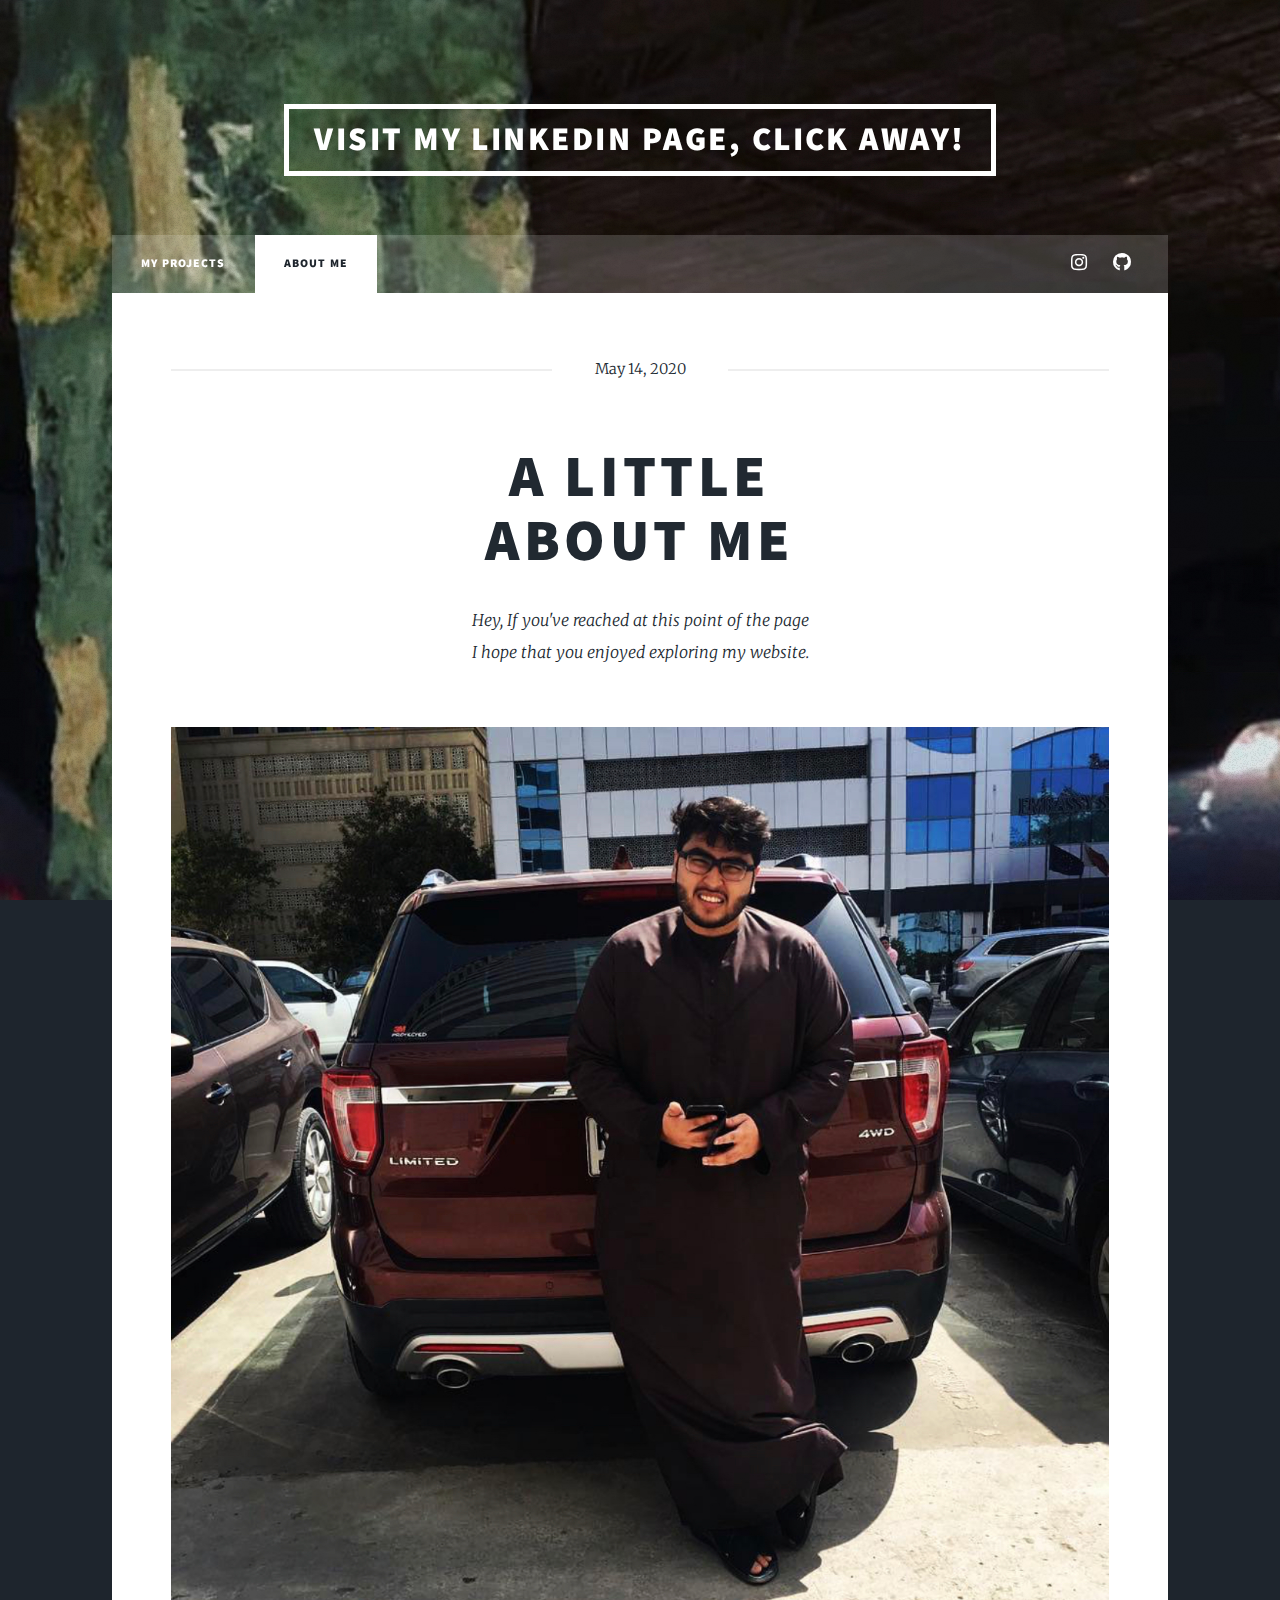
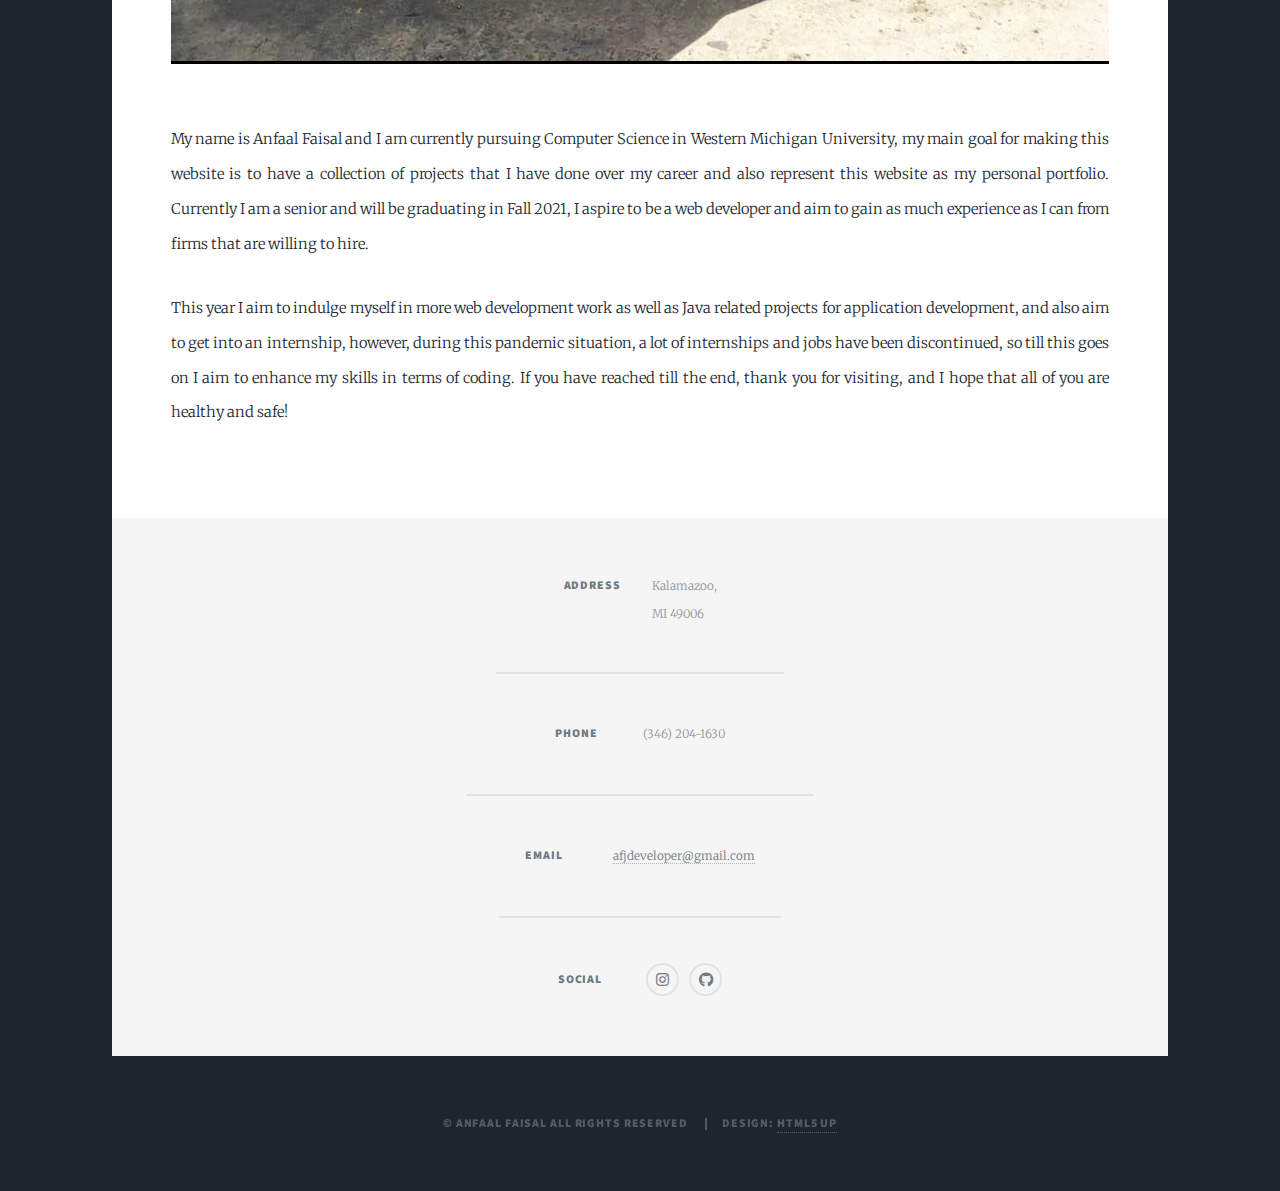
==== commit a18c8ce0: "Updates" ====
--- a/generic.html
+++ b/generic.html
@@ -62,7 +62,7 @@
             <section class="split contact">
                 <section class="alt">
                     <h3>Address</h3>
-                    <p>224 South Kendall Avenue #51<br /> Kalamazoo, MI 49006</p>
+                    <p>Kalamazoo,<br />MI 49006</p>
                 </section>
                 <section>
                     <h3>Phone</h3>
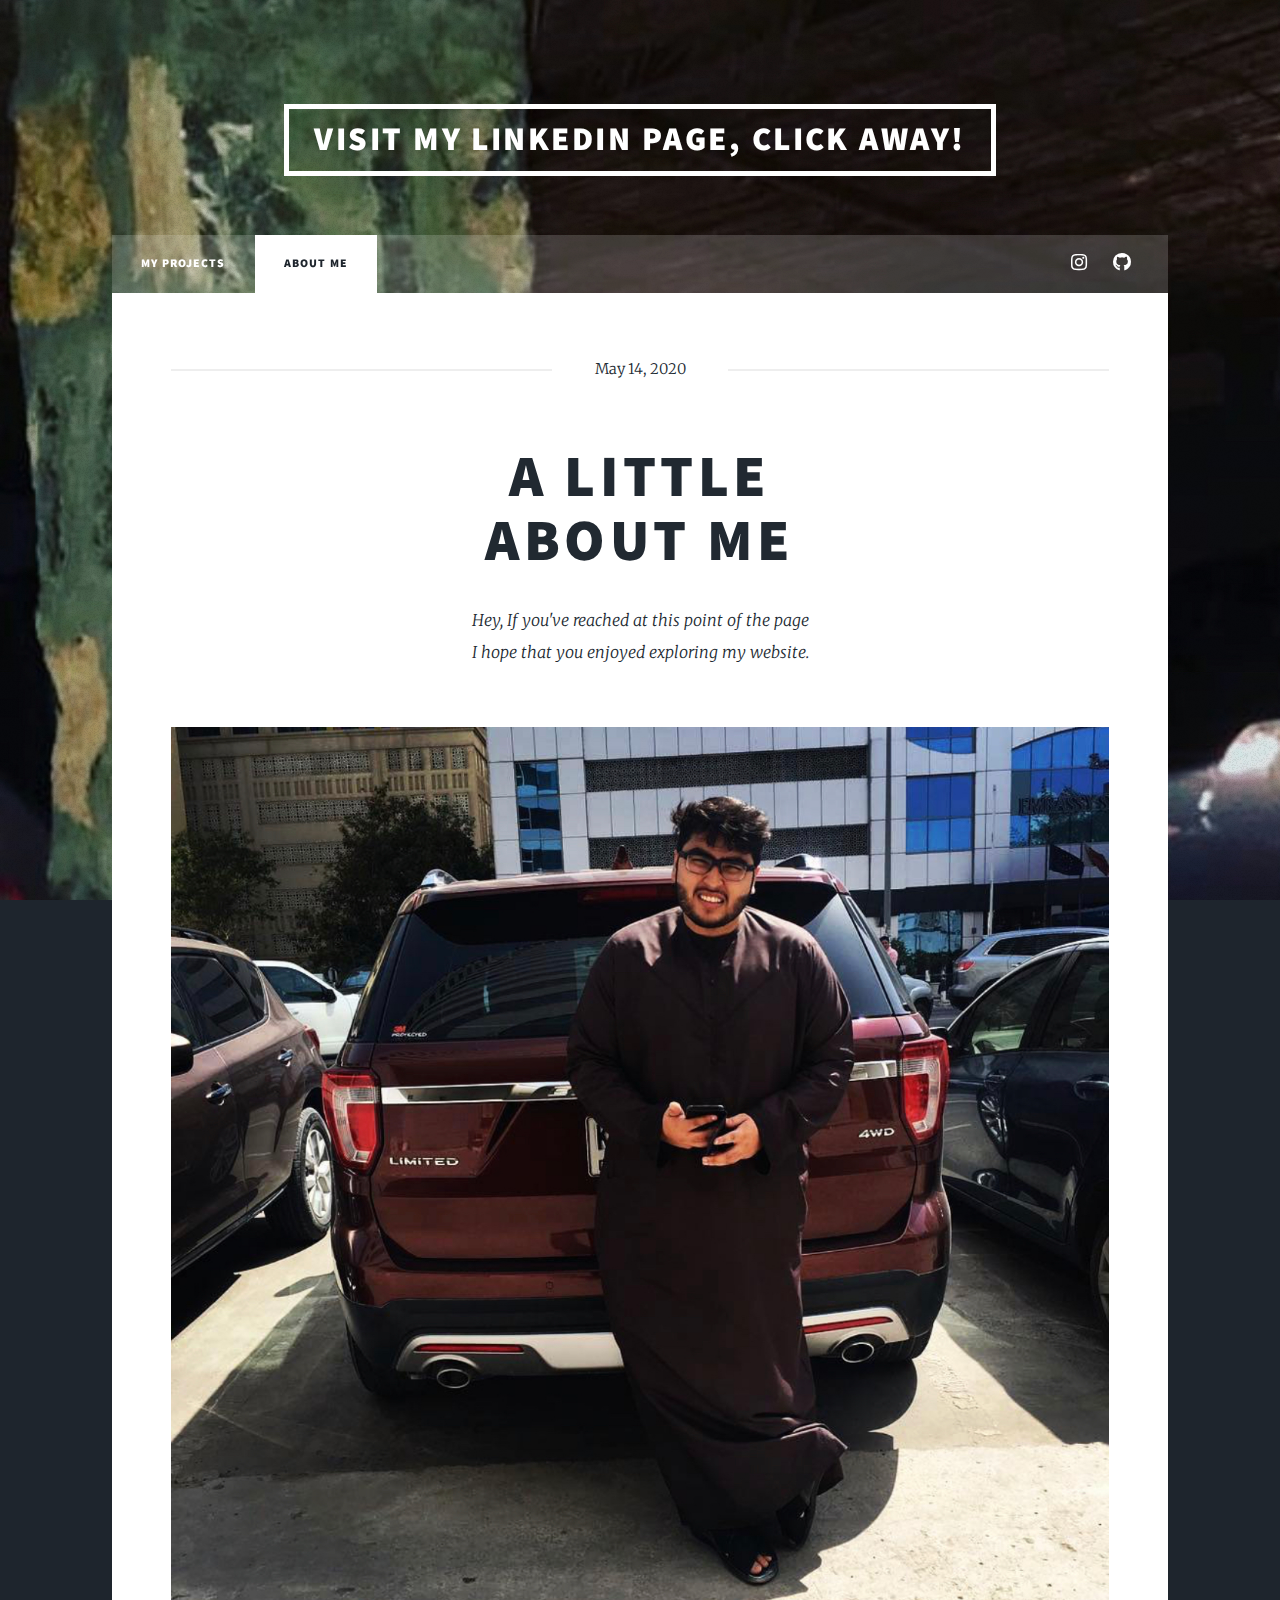
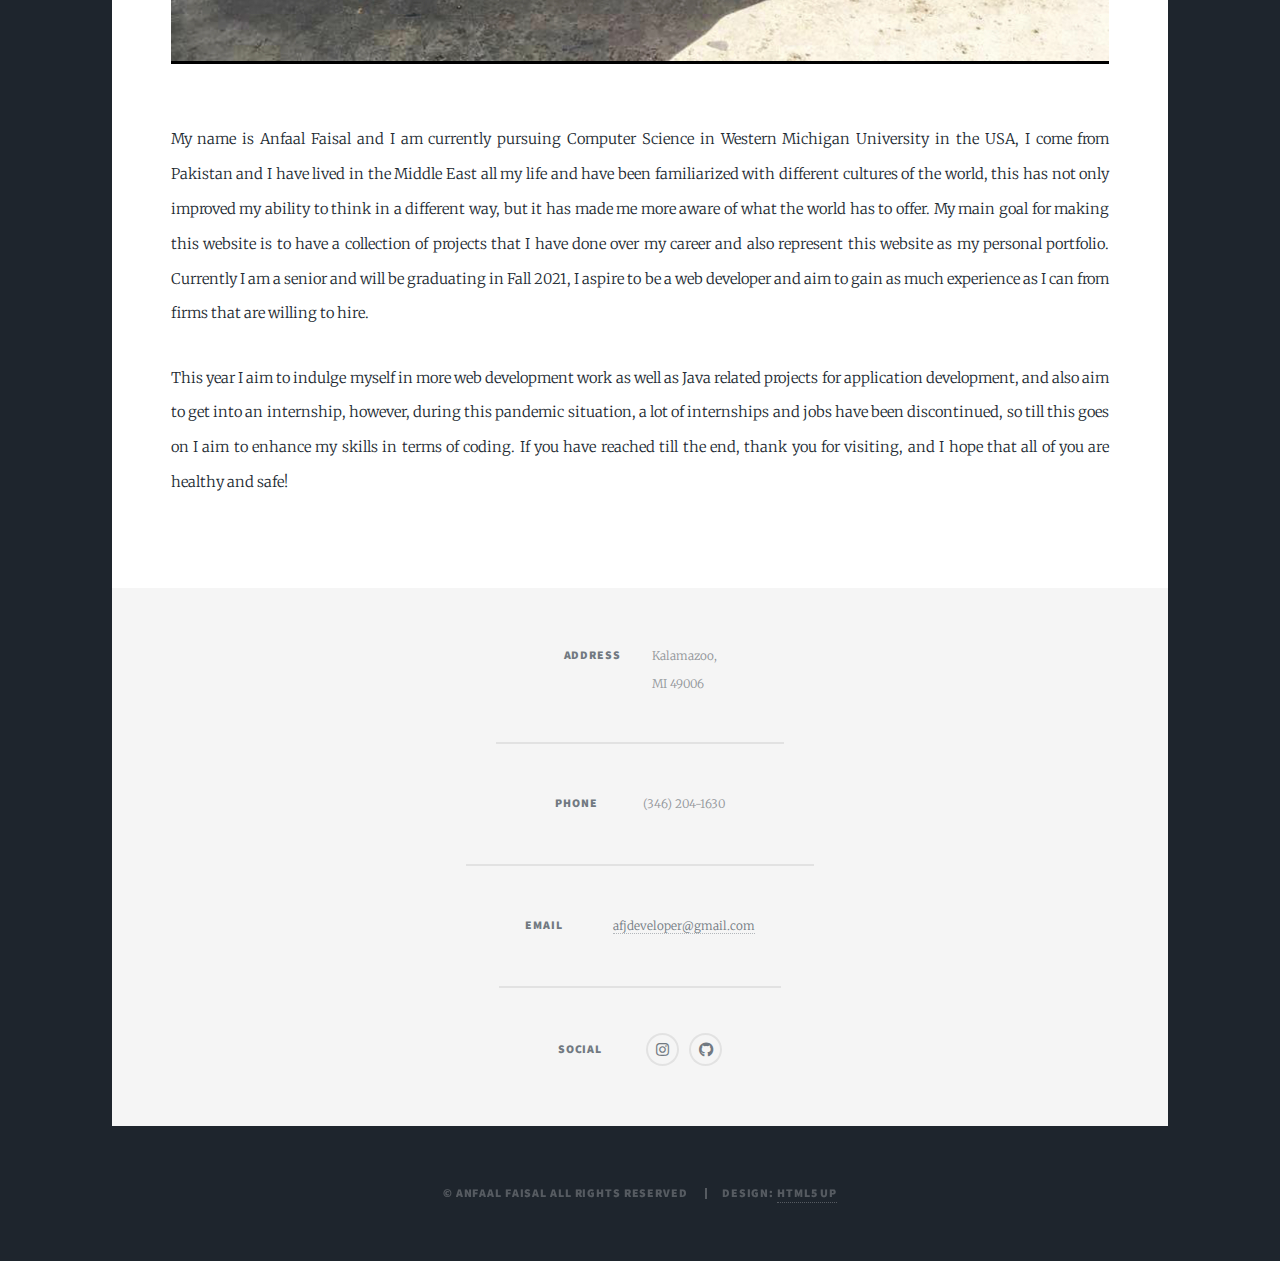
==== commit 38101741: "More Updates" ====
--- a/generic.html
+++ b/generic.html
@@ -49,8 +49,11 @@
                     <p>Hey, If you've reached at this point of the page <br /> I hope that you enjoyed exploring my website.<br /></p>
                 </header>
                 <div class="image main"><img src="images/Anfaal.jpg" alt="" /></div>
-                <p>My name is Anfaal Faisal and I am currently pursuing Computer Science in Western Michigan University, my main goal for making this website is to have a collection of projects that I have done over my career and also represent this website
-                    as my personal portfolio. Currently I am a senior and will be graduating in Fall 2021, I aspire to be a web developer and aim to gain as much experience as I can from firms that are willing to hire. </p>
+                <p>My name is Anfaal Faisal and I am currently pursuing Computer Science in Western Michigan University in the USA, I come from Pakistan and I have lived in the Middle East all my life and have been familiarized with different cultures of
+                    the world, this has not only improved my ability to think in a different way, but it has made me more aware of what the world has to offer. My main goal for making this website is to have a collection of projects that I have done over
+                    my career and also represent this website as my personal portfolio. Currently I am a senior and will be graduating in Fall 2021, I aspire to be a web developer and aim to gain as much experience as I can from firms that are willing
+                    to hire.
+                </p>
                 <p>This year I aim to indulge myself in more web development work as well as Java related projects for application development, and also aim to get into an internship, however, during this pandemic situation, a lot of internships and jobs
                     have been discontinued, so till this goes on I aim to enhance my skills in terms of coding. If you have reached till the end, thank you for visiting, and I hope that all of you are healthy and safe!</p>
             </section>
